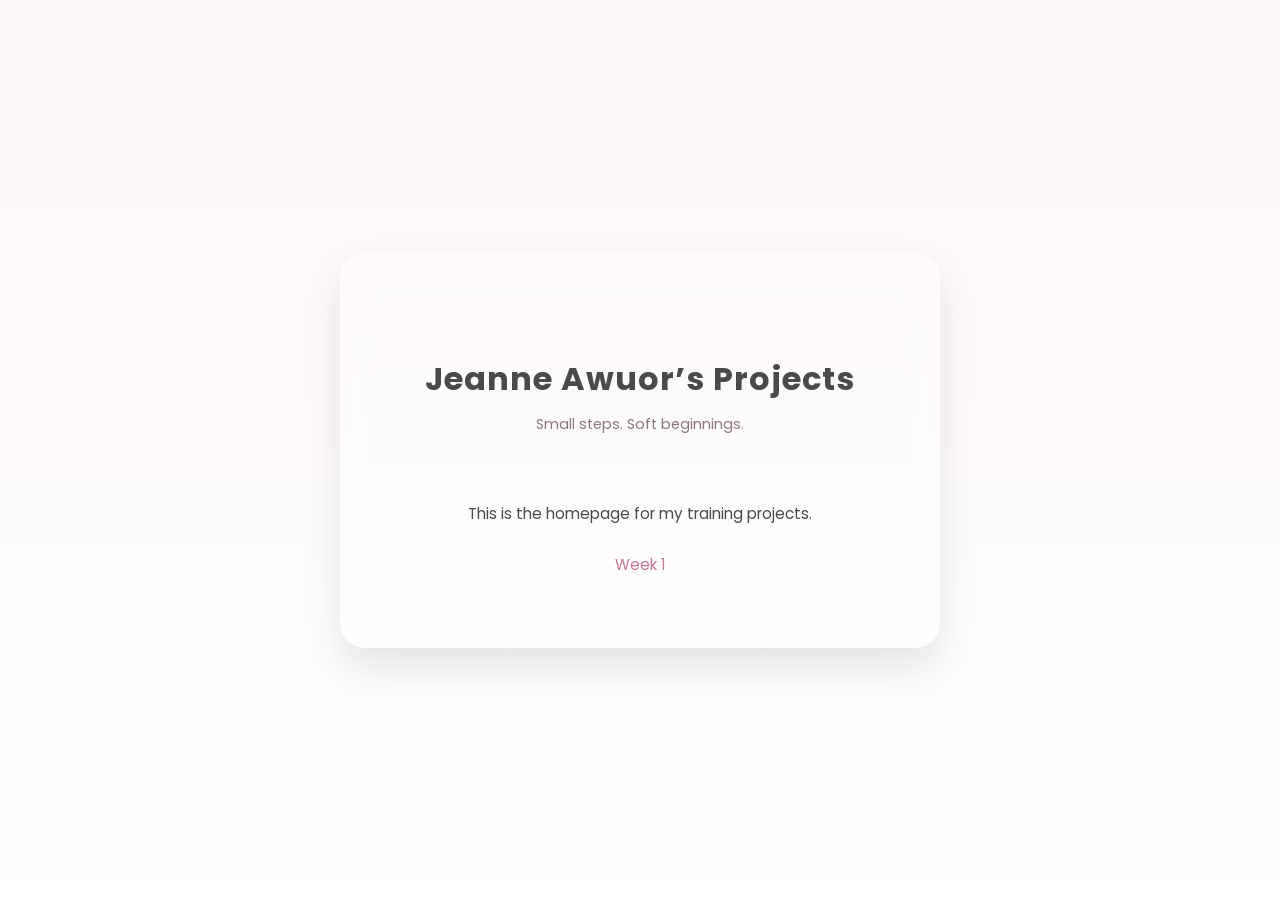
==== index.html @ 933cf8c6 "stylized the homepage and week 1 page" ====
<!DOCTYPE html>
<html lang="en">
  <head>
    <meta charset="UTF-8">
    <title>Jeanne Awuor | Projects</title>

    <!-- Font -->
    <link href="https://fonts.googleapis.com/css2?family=Poppins:wght@300;400;500&display=swap" rel="stylesheet">

    <!-- Styles -->
    <link rel="stylesheet" href="styles.css">
  </head>

  <body>
  <div class="glass-container">

    <header>
      <h1>Jeanne Awuor’s Projects</h1>
      <p class="tagline">Small steps. Soft beginnings.</p>
    </header>

    <main>
      <p class="intro">
        This is the homepage for my training projects.
      </p>

      <ul class="project-list">
        <li><a href="week1.html">Week 1</a></li>
      </ul>
    </main>

  </div>
</body>
</html>
---- styles.css ----
/* Reset a bit */
* {
  margin: 0;
  padding: 0;
  box-sizing: border-box;
}

/* Overall page */
body {
  font-family: 'Poppins', sans-serif;
  color: #4a4a4a;
  line-height: 1.7;
  background: linear-gradient(to bottom, #fdf6f9, #ffffff);
  min-height: 100vh;
}

/* Centered simple layout */
header,
main {
  max-width: 700px;
  margin: 0 auto;
  padding: 20px;
}

/* Heading */
h1 {
  font-size: 2rem;
  letter-spacing: 1px;
  text-align: center;
  margin-top: 40px;
  margin-bottom: 6px;
}

/* Small soft tagline */
.tagline {
  text-align: center;
  font-size: 0.9rem;
  color: #8b7681;
  margin-bottom: 24px;
}

/* Intro paragraph */
.intro {
  text-align: center;
  font-size: 0.95rem;
  margin-bottom: 24px;
}

/* Project list */
.project-list {
  list-style: none;
  max-width: 400px;
  margin: 0 auto;
}

.project-list li {
  margin-bottom: 10px;
}

/* Links */
.project-list a {
  text-decoration: none;
  color: #c87793;
  font-size: 0.95rem;
}

.project-list a:hover {
  text-decoration: underline;
}

/* Center everything on screen */
body {
  display: flex;
  justify-content: center;
  align-items: center;
  min-height: 100vh;
}

/* The glass box */
.glass-container {
  background: rgba(255, 255, 255, 0.25);
  backdrop-filter: blur(15px);
  -webkit-backdrop-filter: blur(15px);
  padding: 40px;
  border-radius: 25px;
  box-shadow: 0 20px 40px rgba(0,0,0,0.1);
  max-width: 600px;
  width: 90%;
  text-align: center;
}

.week-card {
  background: rgba(255, 255, 255, 0.25);   /* semi-transparent */
  backdrop-filter: blur(15px);
  -webkit-backdrop-filter: blur(15px);
  padding: 25px;
  border-radius: 20px;
  box-shadow: 0 15px 35px rgba(0, 0, 0, 0.08);
  margin: 20px 0;
}
/* Week 1 card list */
.week-card ul {
  list-style: none;        /* remove default bullets */
  padding: 0;
  margin: 0;
  text-align: left;        /* looks nicer inside the card */
}

.week-card li {
  position: relative;
  padding-left: 24px;      /* space for our custom dot */
  margin-bottom: 10px;
  font-size: 0.95rem;
}

/* soft custom bullet dot */
.week-card li::before {
  content: "";
  position: absolute;
  left: 8px;
  top: 0.8em;
  transform: translateY(-50%);
  width: 8px;
  height: 8px;
  border-radius: 50%;
  background: #d8a7b1;    /* soft rose */
}

.back-btn {
  display: block;              /* makes it behave like a box */
  width: fit-content;          /* shrink to content width */
  margin: 25px auto 0;         /* auto left & right centers it */
  padding: 10px 24px;
  border-radius: 999px;
  background-color: #d8a7b1;
  color: white;
  text-decoration: none;
  font-size: 0.95rem;
  transition: 0.25s ease;
}

.back-btn:hover {
  background-color: #c87793;
  transform: translateY(-2px);
  box-shadow: 0 8px 18px rgba(216, 167, 177, 0.4);
}
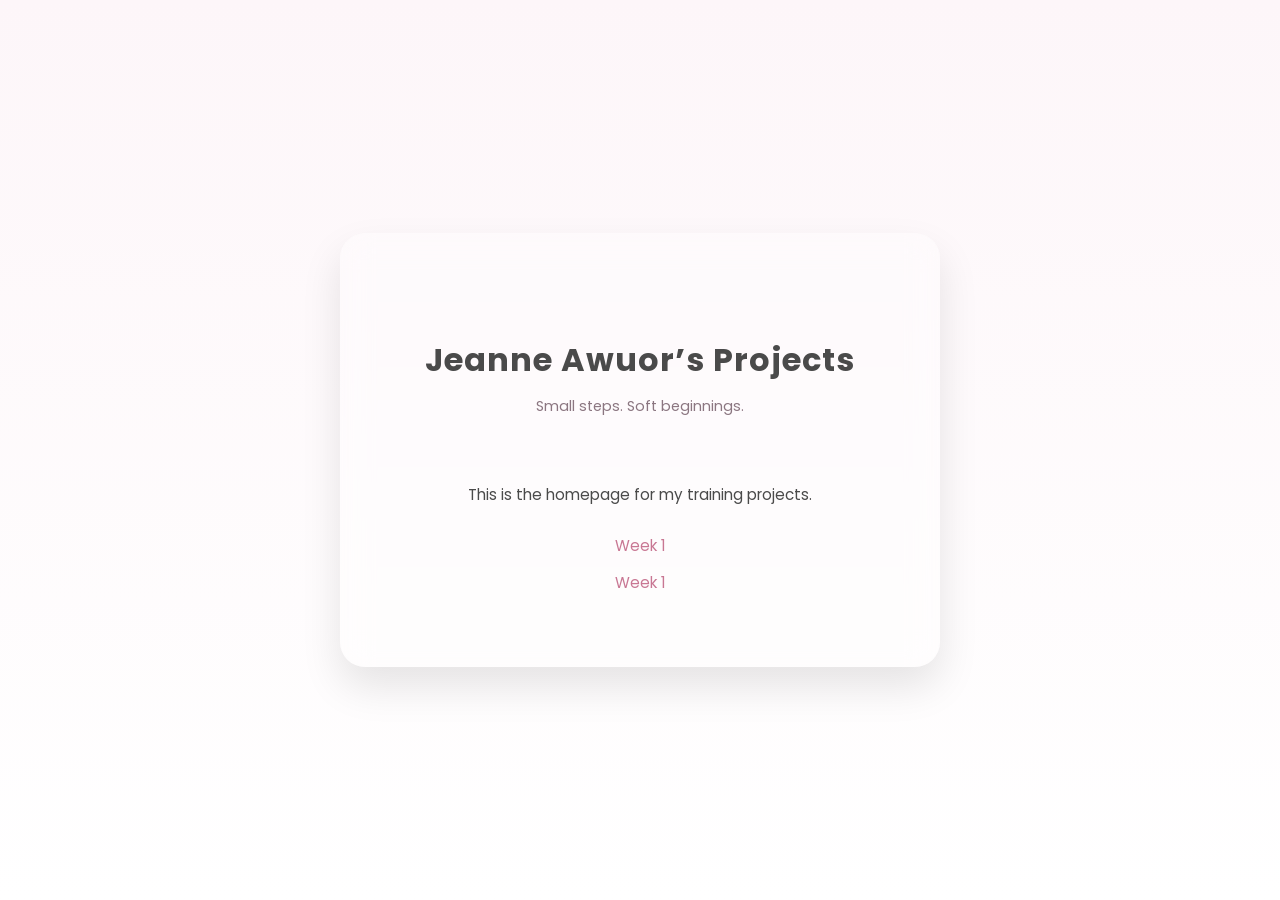
==== commit debaf340: "Updated index.html" ====
--- a/index.html
+++ b/index.html
@@ -25,10 +25,11 @@
       </p>
 
       <ul class="project-list">
-        <li><a href="week1.html">Week 1</a></li>
+        <li><a href="Week1.html">Week 1</a></li>
+        <li><a href="flood-warning.html">Week 1</a></li>
       </ul>
     </main>
 
   </div>
 </body>
-</html>+</html>
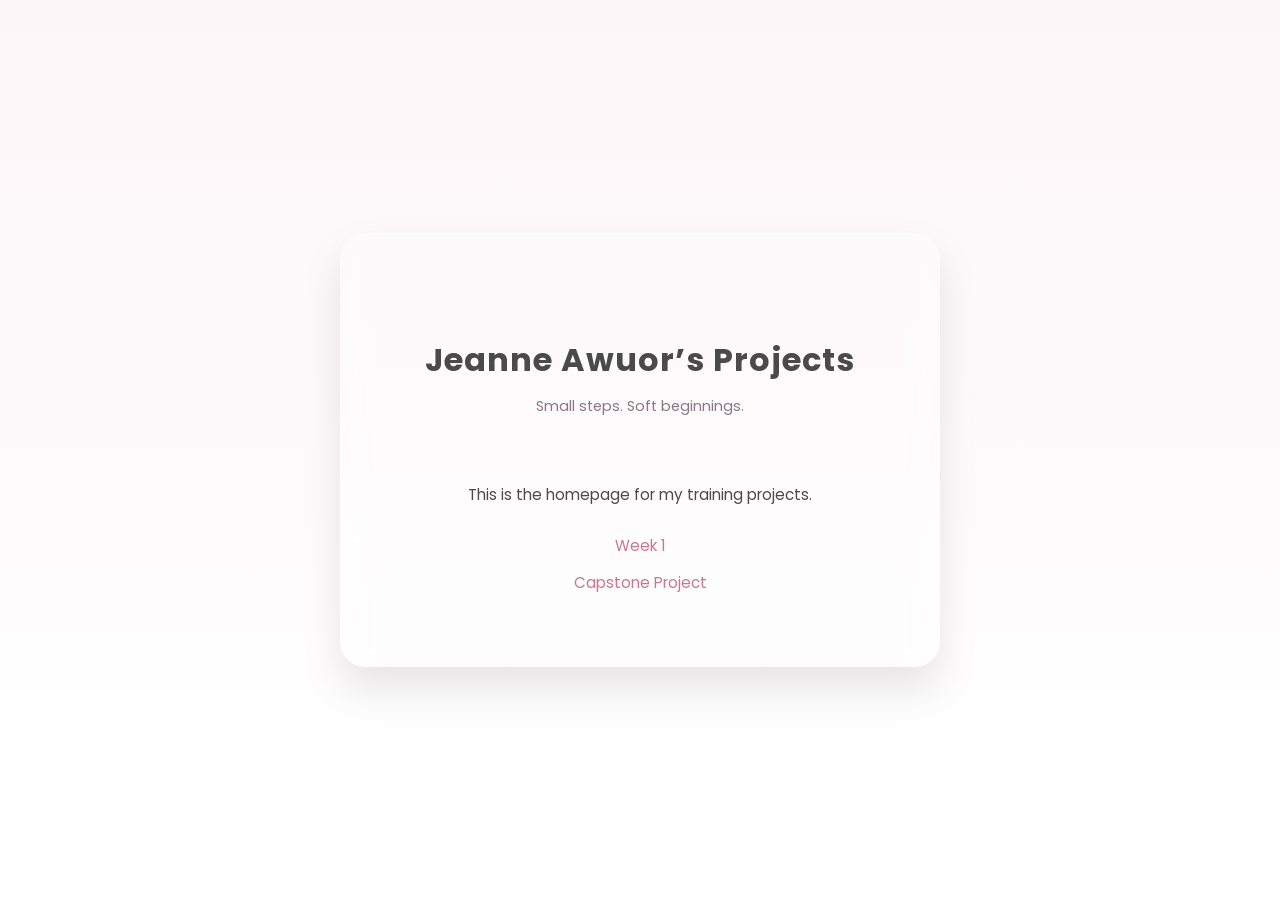
==== commit 16767c59: "Updated Capstone Project name" ====
--- a/index.html
+++ b/index.html
@@ -26,7 +26,7 @@
 
       <ul class="project-list">
         <li><a href="Week1.html">Week 1</a></li>
-        <li><a href="flood-warning.html">Week 1</a></li>
+        <li><a href="flood-warning.html">Capstone Project</a></li>
       </ul>
     </main>
 
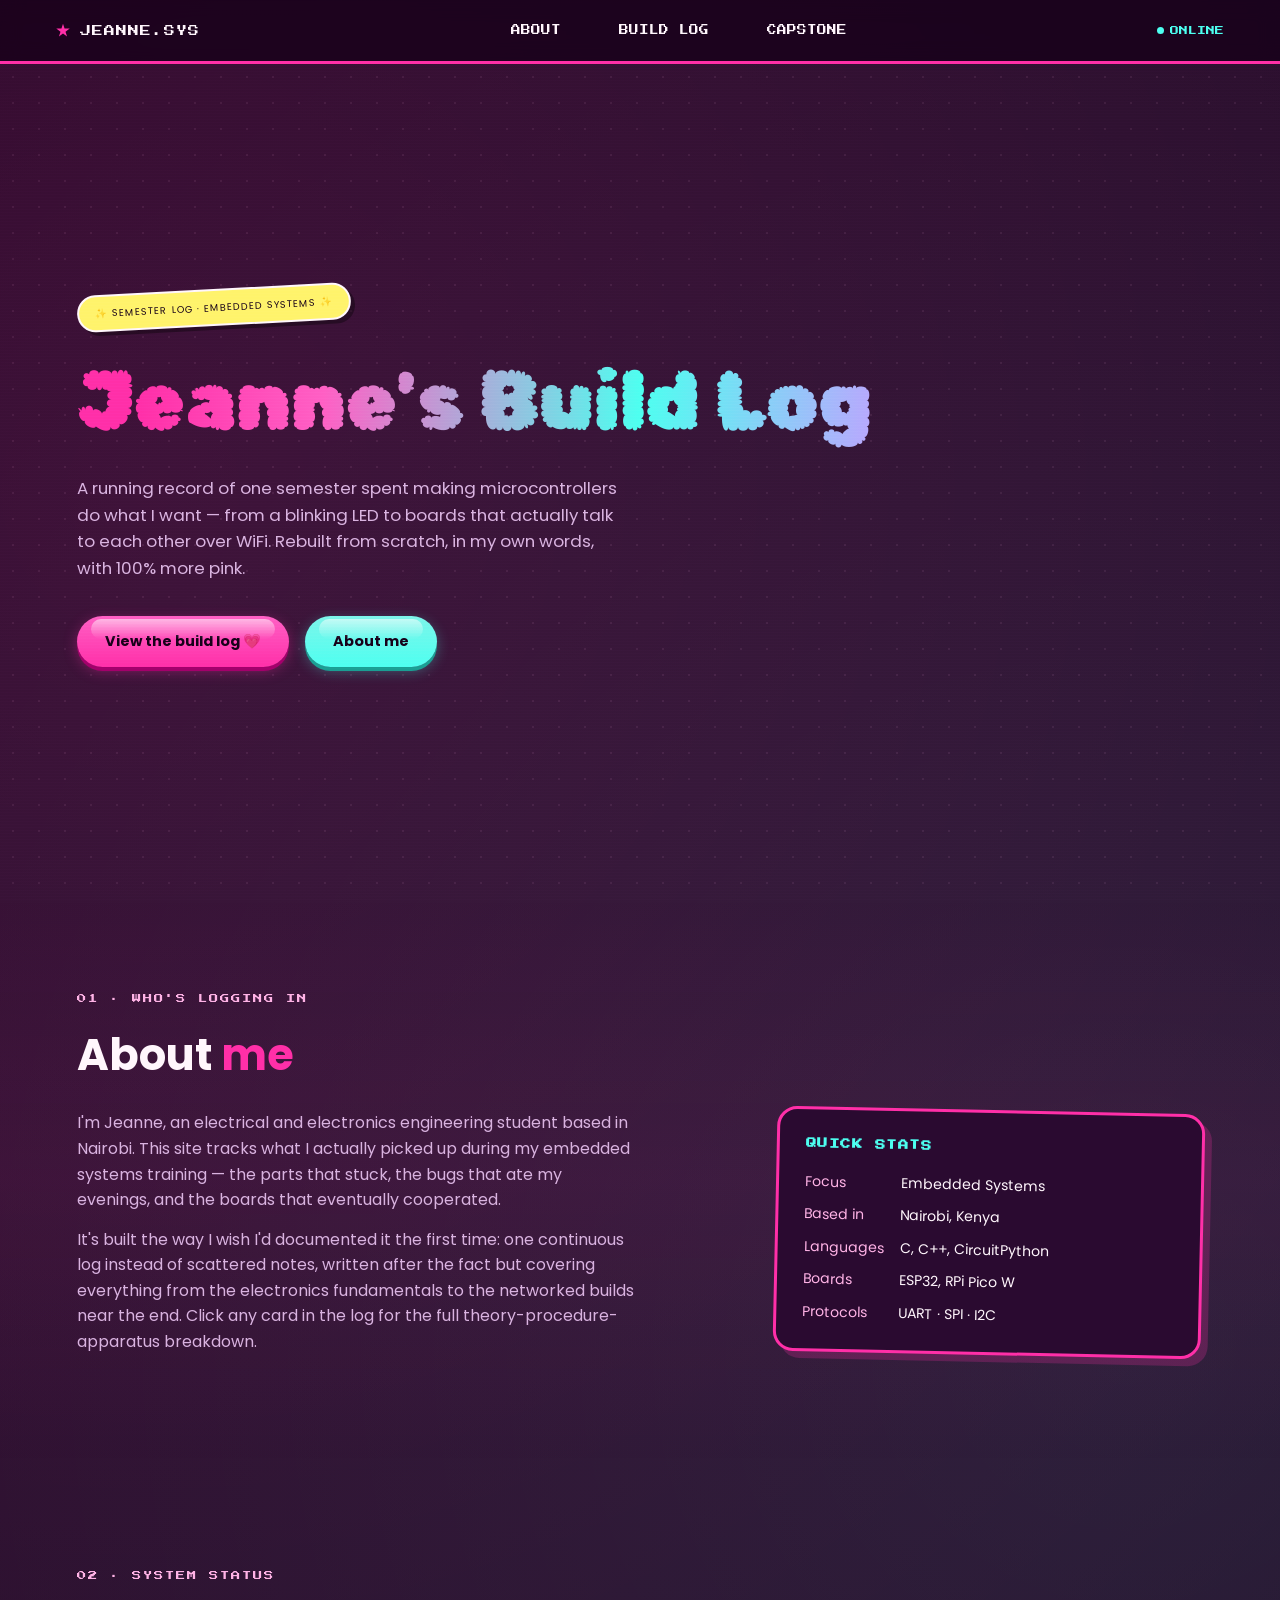
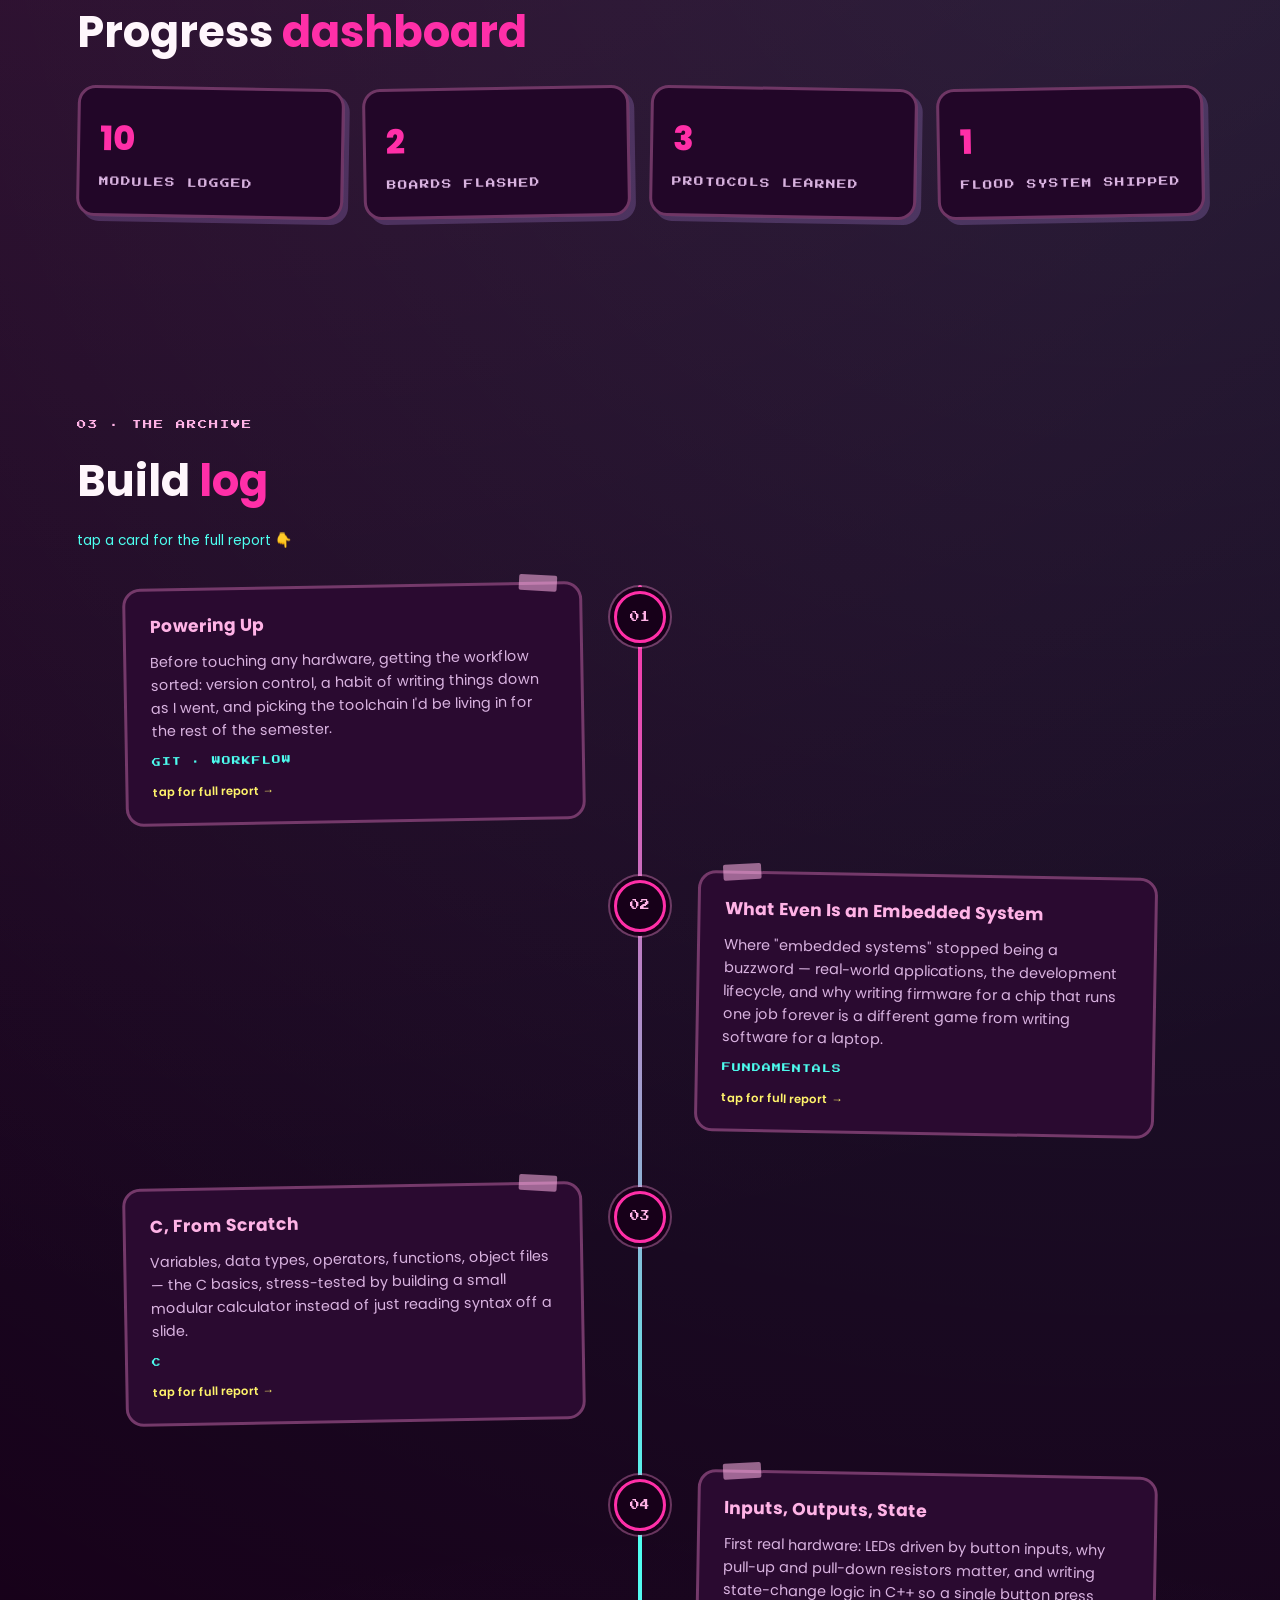
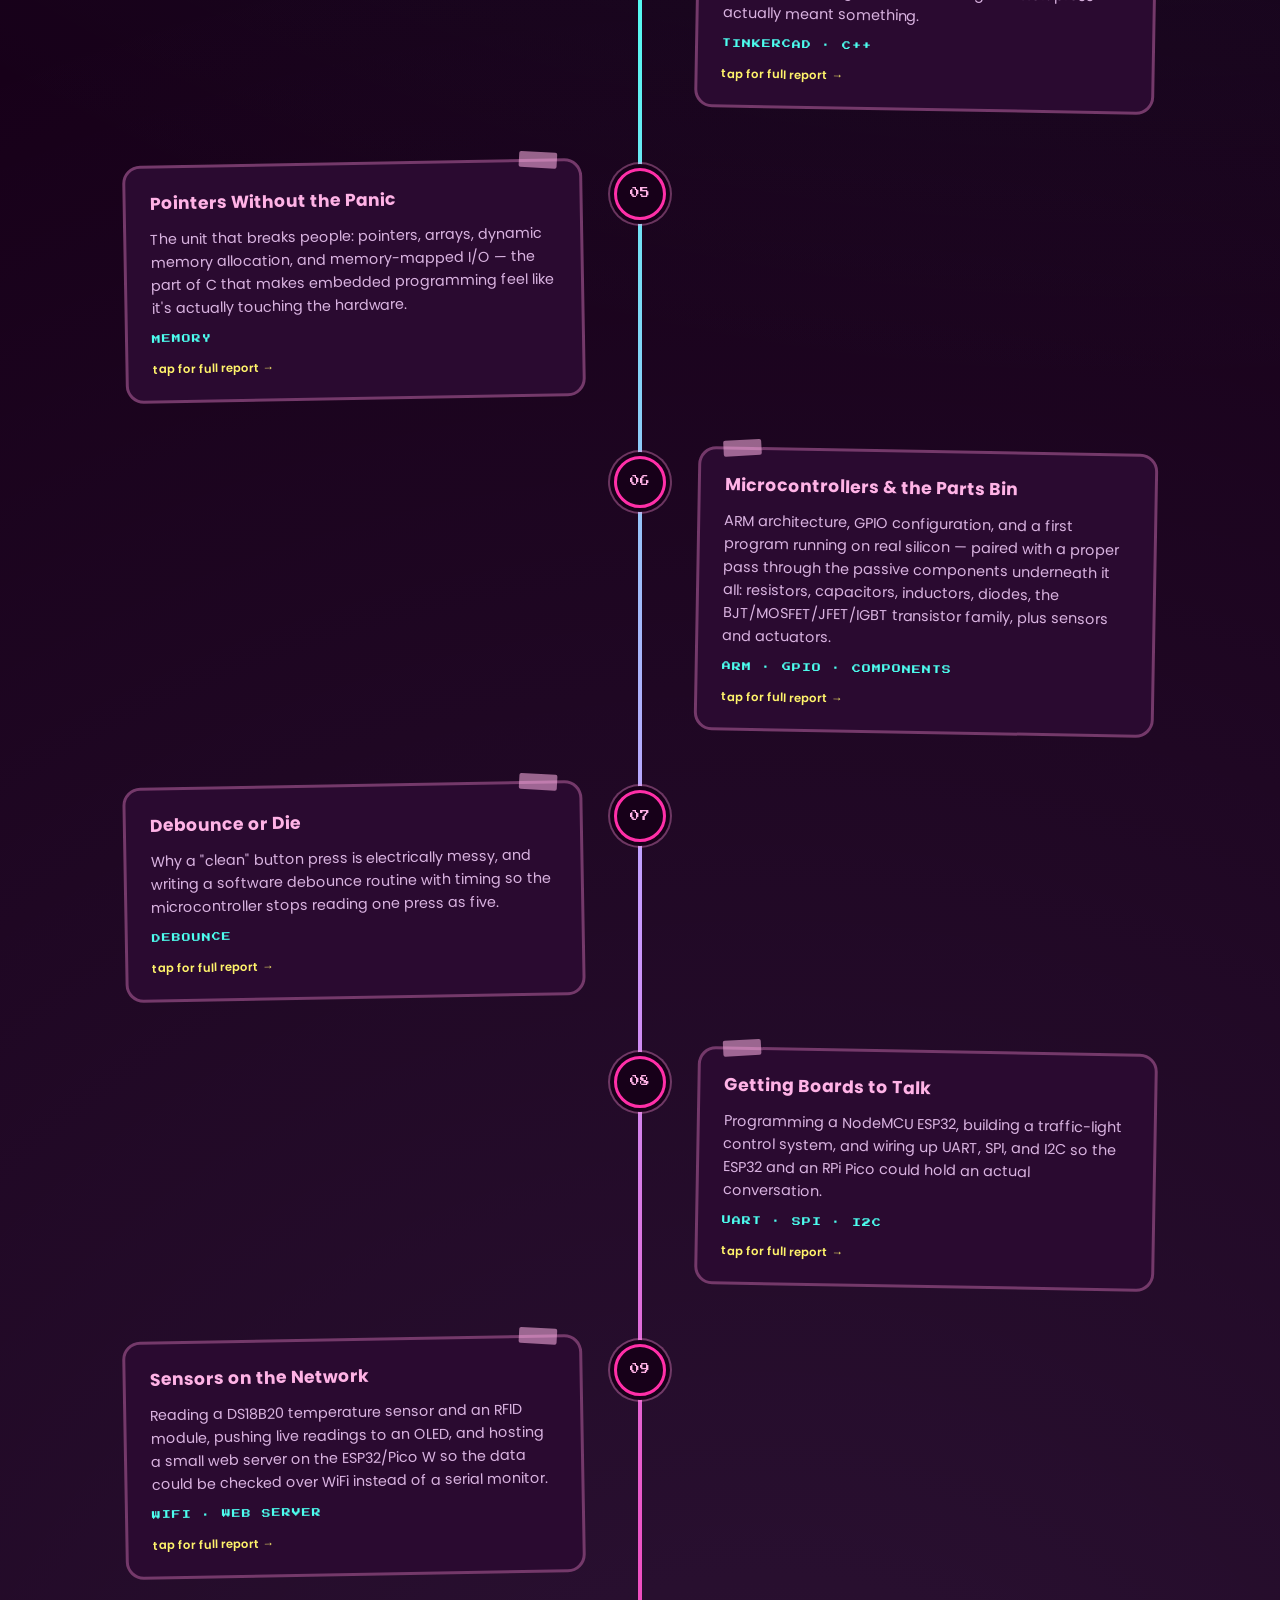
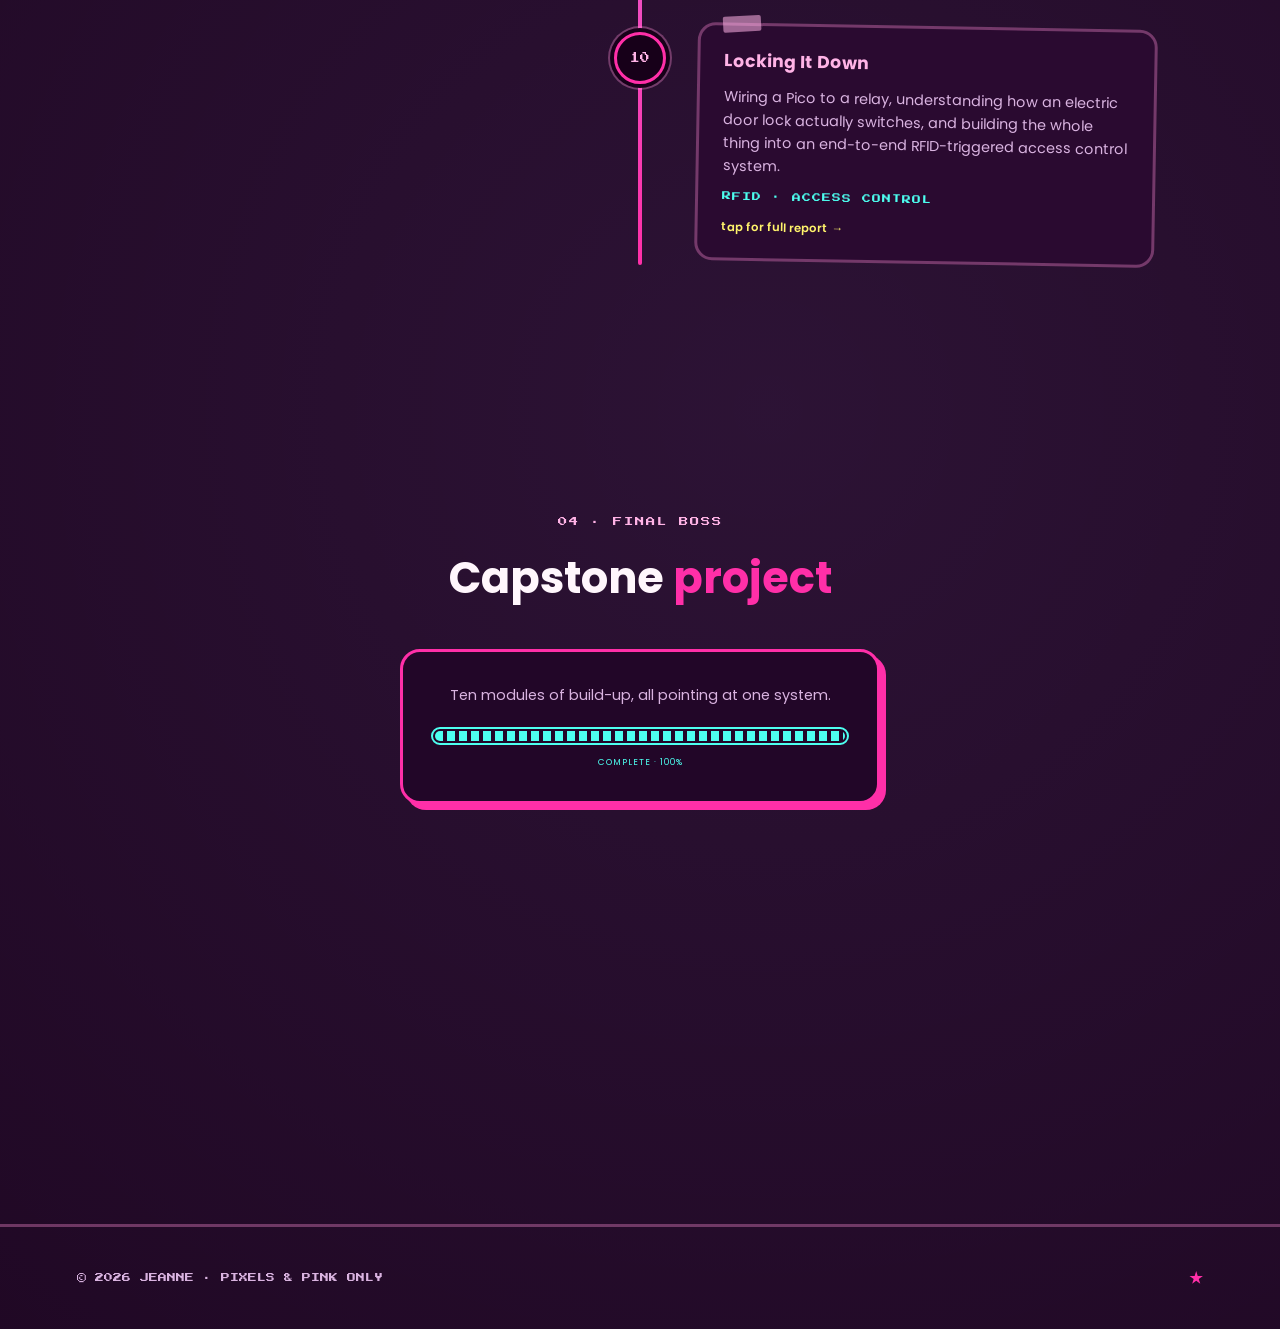
==== commit 0e081496: "Update index.html Now contains everything" ====
--- a/index.html
+++ b/index.html
@@ -1,35 +1,577 @@
 <!DOCTYPE html>
 <html lang="en">
-  <head>
-    <meta charset="UTF-8">
-    <title>Jeanne Awuor | Projects</title>
-
-    <!-- Font -->
-    <link href="https://fonts.googleapis.com/css2?family=Poppins:wght@300;400;500&display=swap" rel="stylesheet">
-
-    <!-- Styles -->
-    <link rel="stylesheet" href="styles.css">
-  </head>
-
-  <body>
-  <div class="glass-container">
-
-    <header>
-      <h1>Jeanne Awuor’s Projects</h1>
-      <p class="tagline">Small steps. Soft beginnings.</p>
-    </header>
-
-    <main>
-      <p class="intro">
-        This is the homepage for my training projects.
-      </p>
-
-      <ul class="project-list">
-        <li><a href="Week1.html">Week 1</a></li>
-        <li><a href="flood-warning.html">Capstone Project</a></li>
-      </ul>
-    </main>
-
-  </div>
+<head>
+<meta charset="UTF-8">
+<meta name="viewport" content="width=device-width, initial-scale=1.0">
+<title>Jeanne.sys — Embedded Systems Build Log</title>
+<link rel="preconnect" href="https://fonts.googleapis.com">
+<link rel="preconnect" href="https://fonts.gstatic.com" crossorigin>
+<link href="https://fonts.googleapis.com/css2?family=Rubik+Bubbles&family=Press+Start+2P&family=Poppins:wght@400;500;600;700;800&display=swap" rel="stylesheet">
+<style>
+  :root{
+    --bg:#170019;
+    --bg2:#220628;
+    --panel:#2a0a30;
+    --pink:#ff2fa8;
+    --pink-hot:#ff5fc4;
+    --pink-soft:#ffb3e6;
+    --cyan:#4dfff0;
+    --lilac:#c79bff;
+    --yellow:#fff36b;
+    --ink:#fff6fc;
+    --muted:#d9b3e0;
+    --line:rgba(255,143,214,.35);
+  }
+  *{box-sizing:border-box;margin:0;padding:0;}
+  html{scroll-behavior:smooth;}
+  body{
+    background:
+      radial-gradient(circle at 12% 8%, rgba(255,47,168,.16), transparent 42%),
+      radial-gradient(circle at 88% 22%, rgba(77,255,240,.12), transparent 46%),
+      radial-gradient(circle at 60% 85%, rgba(199,155,255,.12), transparent 40%),
+      var(--bg);
+    color:var(--ink);
+    font-family:'Poppins',sans-serif;
+    line-height:1.6;
+    overflow-x:hidden;
+  }
+  a{color:inherit;text-decoration:none;}
+  .pixel{font-family:'Press Start 2P',monospace;}
+  .bubble{font-family:'Rubik Bubbles',cursive;font-weight:400;line-height:1.25;}
+
+  .scan{
+    position:fixed;inset:0;pointer-events:none;z-index:30;
+    background:repeating-linear-gradient(
+      0deg, rgba(255,255,255,.03) 0px, rgba(255,255,255,.03) 1px,
+      transparent 1px, transparent 3px);
+    mix-blend-mode:overlay;
+  }
+
+  /* floating sparkle field */
+  .sparkles{position:fixed;inset:0;pointer-events:none;z-index:1;overflow:hidden;}
+  .spark{
+    position:absolute;bottom:-5%;
+    width:6px;height:6px;background:var(--pink-soft);
+    clip-path:polygon(50% 0%,61% 35%,98% 35%,68% 57%,79% 91%,50% 70%,21% 91%,32% 57%,2% 35%,39% 35%);
+    animation:rise linear infinite;opacity:.55;
+  }
+  @keyframes rise{
+    0%{transform:translateY(0) rotate(0deg);opacity:0;}
+    10%{opacity:.6;}
+    90%{opacity:.5;}
+    100%{transform:translateY(-115vh) rotate(180deg);opacity:0;}
+  }
+
+  nav{
+    position:sticky;top:0;z-index:40;
+    display:flex;align-items:center;justify-content:space-between;
+    padding:14px clamp(18px,5vw,56px);
+    background:rgba(23,0,25,.78);
+    backdrop-filter:blur(10px);
+    border-bottom:3px solid var(--pink);
+  }
+  .brand{display:flex;align-items:center;gap:10px;}
+  .star{
+    width:14px;height:14px;background:var(--pink);
+    clip-path:polygon(50% 0%,61% 35%,98% 35%,68% 57%,79% 91%,50% 70%,21% 91%,32% 57%,2% 35%,39% 35%);
+    animation:twinkle 2.4s ease-in-out infinite;flex:none;
+  }
+  @keyframes twinkle{0%,100%{opacity:1;transform:scale(1);}50%{opacity:.4;transform:scale(.75);}}
+  .brand span{font-size:.68rem;letter-spacing:1px;}
+  .navlinks{display:flex;gap:clamp(12px,3vw,30px);align-items:center;font-size:.6rem;}
+  .navlinks a{padding:7px 12px;border:2px solid transparent;border-radius:999px;transition:.2s;}
+  .navlinks a:hover, .navlinks a:focus-visible{border-color:var(--pink);color:var(--pink-soft);background:rgba(255,47,168,.1);}
+  .status{display:flex;align-items:center;gap:6px;font-size:.55rem;color:var(--cyan);}
+  .dot{width:7px;height:7px;border-radius:50%;background:var(--cyan);animation:blink 1.6s steps(1) infinite;}
+  @keyframes blink{0%,49%{opacity:1;}50%,100%{opacity:.25;}}
+
+  .hero{
+    min-height:92vh;display:flex;flex-direction:column;justify-content:center;
+    padding:80px clamp(20px,6vw,80px);position:relative;
+  }
+  .hero::before{
+    content:"";position:absolute;inset:0;
+    background-image:radial-gradient(var(--pink-soft) 1px, transparent 1px);
+    background-size:26px 26px;opacity:.08;pointer-events:none;
+  }
+  .badge{
+    display:inline-flex;align-items:center;gap:8px;width:fit-content;
+    font-size:.6rem;color:var(--bg);letter-spacing:1px;margin-bottom:24px;
+    padding:9px 16px;background:var(--yellow);
+    border:2px solid var(--ink);border-radius:999px;
+    transform:rotate(-3deg);
+    box-shadow:4px 4px 0 rgba(0,0,0,.35);
+  }
+  .hero h1{
+    font-size:clamp(2.3rem,7.5vw,5.1rem);
+    background:linear-gradient(95deg,var(--pink) 8%,var(--pink-hot) 30%,var(--cyan) 68%,var(--lilac));
+    -webkit-background-clip:text;background-clip:text;color:transparent;
+    max-width:14ch;position:relative;
+  }
+  .hero p.sub{margin-top:22px;max-width:50ch;color:var(--muted);font-size:1.05rem;}
+  .hero .ctas{display:flex;gap:16px;margin-top:34px;flex-wrap:wrap;}
+  .btn{
+    font-family:'Poppins',sans-serif;font-weight:700;font-size:.9rem;
+    padding:14px 28px;border:none;color:var(--bg);border-radius:999px;
+    background:linear-gradient(180deg,var(--pink-hot),var(--pink));
+    box-shadow:0 4px 0 #a3006b, 0 4px 14px rgba(255,47,168,.35);
+    position:relative;cursor:pointer;transition:transform .12s, box-shadow .12s;
+  }
+  .btn::before{
+    content:"";position:absolute;top:3px;left:14px;right:14px;height:38%;
+    background:linear-gradient(180deg,rgba(255,255,255,.55),transparent);
+    border-radius:999px;pointer-events:none;
+  }
+  .btn:hover{transform:translateY(2px);box-shadow:0 2px 0 #a3006b, 0 2px 10px rgba(255,47,168,.35);}
+  .btn.alt{background:linear-gradient(180deg,#7cf5ea,var(--cyan));box-shadow:0 4px 0 #1a9e93, 0 4px 14px rgba(77,255,240,.3);}
+  .btn.alt:hover{box-shadow:0 2px 0 #1a9e93, 0 2px 10px rgba(77,255,240,.3);}
+
+  section{padding:100px clamp(20px,6vw,80px);position:relative;z-index:2;}
+  .kicker{font-size:.58rem;color:var(--pink-soft);letter-spacing:2px;margin-bottom:14px;display:flex;align-items:center;gap:8px;}
+  h2.title{font-size:clamp(1.8rem,4.5vw,2.7rem);max-width:18ch;margin-bottom:20px;color:var(--ink);}
+  h2.title .hi{color:var(--pink);}
+
+  #about{background:linear-gradient(180deg,transparent,rgba(255,47,168,.05),transparent);}
+  .about-grid{display:grid;grid-template-columns:1.2fr .8fr;gap:56px;align-items:start;}
+  @media(max-width:820px){.about-grid{grid-template-columns:1fr;}}
+  #about p{color:var(--muted);max-width:56ch;margin-bottom:14px;}
+  .facts{
+    border:3px solid var(--pink);border-radius:20px;padding:26px;background:var(--panel);
+    box-shadow:7px 7px 0 rgba(255,47,168,.22);transform:rotate(1.2deg);
+  }
+  .facts h3{font-size:.65rem;color:var(--cyan);letter-spacing:1.5px;margin-bottom:18px;}
+  .facts dl{display:grid;grid-template-columns:auto 1fr;gap:10px 16px;font-size:.88rem;}
+  .facts dt{color:var(--pink-soft);}
+  .facts dd{color:var(--ink);}
+
+  .stat-grid{display:grid;grid-template-columns:repeat(4,1fr);gap:20px;}
+  @media(max-width:900px){.stat-grid{grid-template-columns:repeat(2,1fr);}}
+  .stat{
+    border:3px solid var(--line);border-radius:18px;padding:24px 20px;background:var(--bg2);
+    box-shadow:5px 5px 0 rgba(199,155,255,.22);transition:transform .18s;
+  }
+  .stat:nth-child(even){transform:rotate(-1deg);}
+  .stat:nth-child(odd){transform:rotate(1deg);}
+  .stat:hover{transform:translateY(-4px) rotate(0deg);}
+  .stat .num{font-size:2.1rem;color:var(--pink);font-weight:800;}
+  .stat .lbl{font-size:.6rem;color:var(--muted);letter-spacing:1px;margin-top:8px;}
+
+  .hint{font-size:.85rem;color:var(--cyan);margin:-6px 0 34px;}
+
+  .timeline{position:relative;margin-top:30px;}
+  .timeline::before{
+    content:"";position:absolute;left:26px;top:0;bottom:0;width:4px;border-radius:4px;
+    background:linear-gradient(180deg,var(--pink),var(--cyan),var(--lilac),var(--pink));
+  }
+  @media(min-width:860px){.timeline::before{left:50%;transform:translateX(-50%);}}
+  .entry{position:relative;padding-left:70px;margin-bottom:50px;}
+  @media(min-width:860px){
+    .entry{width:50%;padding-left:0;padding-right:56px;text-align:right;}
+    .entry:nth-child(even){margin-left:50%;padding-right:0;padding-left:56px;text-align:left;}
+  }
+  .node{
+    position:absolute;left:0;top:6px;width:52px;height:52px;border-radius:50%;
+    display:flex;align-items:center;justify-content:center;
+    background:var(--bg);border:3px solid var(--pink);
+    font-family:'Press Start 2P',monospace;font-size:.6rem;color:var(--pink-soft);
+    box-shadow:0 0 0 4px var(--bg), 0 0 0 6px var(--line);
+  }
+  @media(min-width:860px){
+    .node{left:auto;right:-26px;}
+    .entry:nth-child(even) .node{right:auto;left:-26px;}
+  }
+  .card{
+    display:inline-block;text-align:left;background:var(--panel);
+    border:3px solid var(--line);border-radius:18px;padding:22px 24px;max-width:460px;
+    cursor:pointer;position:relative;
+    transition:transform .18s, box-shadow .18s, border-color .18s;
+  }
+  .entry:nth-child(odd) .card{transform:rotate(-1deg);}
+  .entry:nth-child(even) .card{transform:rotate(1deg);}
+  .card:hover{transform:translateY(-4px) rotate(0deg);box-shadow:6px 6px 0 var(--cyan);border-color:var(--cyan);}
+  .card::before{
+    content:"";position:absolute;top:-10px;right:22px;width:38px;height:16px;
+    background:rgba(255,179,230,.55);border-radius:2px;transform:rotate(4deg);
+  }
+  .entry:nth-child(even) .card::before{right:auto;left:22px;transform:rotate(-4deg);}
+  .card h3{color:var(--pink-soft);font-size:1.08rem;font-weight:700;margin-bottom:10px;}
+  .card p{color:var(--muted);font-size:.9rem;}
+  .card .stack{margin-top:12px;font-size:.55rem;color:var(--cyan);letter-spacing:1px;}
+  .card .expand{margin-top:14px;font-size:.72rem;color:var(--yellow);font-weight:600;}
+
+  /* modal */
+  .modal-wrap{
+    position:fixed;inset:0;z-index:60;display:none;
+    align-items:center;justify-content:center;padding:24px;
+    background:rgba(10,0,12,.72);backdrop-filter:blur(4px);
+  }
+  .modal-wrap.open{display:flex;}
+  .modal{
+    max-width:640px;width:100%;max-height:82vh;overflow-y:auto;
+    background:var(--panel);border:3px solid var(--pink);border-radius:22px;
+    padding:34px clamp(22px,5vw,40px);box-shadow:10px 10px 0 var(--cyan);
+    position:relative;text-align:left;
+  }
+  .modal-close{
+    position:absolute;top:16px;right:16px;width:34px;height:34px;border-radius:50%;
+    background:var(--pink);color:#fff;border:none;font-family:'Press Start 2P',monospace;
+    font-size:.65rem;cursor:pointer;
+  }
+  .modal .tag{font-size:.55rem;color:var(--cyan);letter-spacing:1.5px;margin-bottom:10px;}
+  .modal h3{font-size:1.5rem;color:var(--pink-soft);margin-bottom:18px;}
+  .modal h4{font-size:.68rem;color:var(--yellow);letter-spacing:1px;margin:22px 0 8px;}
+  .modal h4:first-of-type{margin-top:0;}
+  .modal p{color:var(--muted);font-size:.92rem;margin-bottom:6px;}
+  .modal ul{margin:0 0 6px 18px;color:var(--muted);font-size:.9rem;}
+  .modal li{margin-bottom:4px;}
+
+  #capstone{text-align:center;}
+  .loadbox{
+    max-width:480px;margin:36px auto 0;border:3px solid var(--pink);border-radius:20px;
+    padding:32px 28px;background:var(--bg2);box-shadow:6px 6px 0 var(--pink);
+  }
+  .loadbox p{color:var(--muted);font-size:.9rem;margin-bottom:20px;}
+  .bar{height:18px;width:100%;border:2px solid var(--cyan);border-radius:999px;padding:2px;overflow:hidden;}
+  .bar-fill{
+    height:100%;width:0%;border-radius:999px;
+    background:repeating-linear-gradient(90deg,var(--cyan) 0 8px, transparent 8px 12px);
+    transition:width 1.8s ease-out;
+  }
+  .bar-fill.on{width:100%;}
+  .loadlabel{margin-top:10px;font-size:.55rem;color:var(--cyan);letter-spacing:1px;}
+  .final-card{
+    max-width:560px;margin:34px auto 0;text-align:left;
+    background:var(--panel);border:3px solid var(--pink);border-radius:20px;
+    box-shadow:8px 8px 0 var(--cyan);padding:30px 30px 26px;
+    opacity:0;transform:translateY(14px) rotate(0deg);
+    transition:opacity .5s ease .3s, transform .5s ease .3s;
+  }
+  .final-card.on{opacity:1;transform:translateY(0) rotate(-.6deg);}
+  .final-card .tag{font-size:.55rem;color:var(--cyan);letter-spacing:1.5px;margin-bottom:12px;}
+  .final-card h3{font-size:1.5rem;color:var(--pink-soft);margin-bottom:12px;font-weight:700;}
+  .final-card p{color:var(--muted);font-size:.92rem;}
+  .final-card .stack{margin-top:16px;font-size:.55rem;color:var(--cyan);letter-spacing:1px;}
+
+  footer{
+    padding:44px clamp(20px,6vw,80px);border-top:3px solid var(--line);
+    display:flex;justify-content:space-between;align-items:center;flex-wrap:wrap;gap:14px;
+    position:relative;z-index:2;
+  }
+  footer .pixel{font-size:.55rem;color:var(--muted);}
+
+  /* robot mascot */
+  #bot{
+    position:fixed;bottom:26px;left:-100px;z-index:55;
+    width:64px;height:64px;pointer-events:none;
+    transition:left 1.1s cubic-bezier(.34,1.56,.64,1), opacity .4s;
+    opacity:0;
+  }
+  #bot.show{opacity:1;pointer-events:auto;}
+  #bot .bod{
+    position:relative;width:100%;height:100%;animation:botbob 1.8s ease-in-out infinite;
+  }
+  @keyframes botbob{0%,100%{transform:translateY(0) rotate(-2deg);}50%{transform:translateY(-7px) rotate(2deg);}}
+  #bot .head{
+    width:44px;height:34px;margin:0 auto;background:var(--pink-soft);
+    border:3px solid var(--bg);border-radius:10px 10px 6px 6px;position:relative;
+  }
+  #bot .eye{position:absolute;top:12px;width:7px;height:7px;background:var(--bg);border-radius:50%;}
+  #bot .eye.l{left:10px;}#bot .eye.r{right:10px;}
+  #bot .antenna{position:absolute;top:-10px;left:50%;transform:translateX(-50%);width:2px;height:10px;background:var(--bg);}
+  #bot .antenna::after{content:"";position:absolute;top:-6px;left:-3px;width:8px;height:8px;background:var(--cyan);border-radius:50%;animation:blink 1s steps(1) infinite;}
+  #bot .torso{width:36px;height:22px;margin:2px auto 0;background:var(--cyan);border:3px solid var(--bg);border-radius:8px;}
+  #bot .bubble{
+    position:absolute;bottom:78px;left:50%;transform:translateX(-50%);
+    background:var(--yellow);color:var(--bg);font-family:'Press Start 2P',monospace;
+    font-size:.5rem;padding:8px 10px;border-radius:10px;white-space:nowrap;
+    box-shadow:3px 3px 0 rgba(0,0,0,.3);
+  }
+  #bot .bubble::after{
+    content:"";position:absolute;bottom:-6px;left:50%;transform:translateX(-50%);
+    border-width:6px 6px 0;border-style:solid;border-color:var(--yellow) transparent transparent;
+  }
+
+  @media (prefers-reduced-motion: reduce){
+    *{animation:none !important;transition:none !important;}
+    html{scroll-behavior:auto;}
+    #bot{display:none;}
+  }
+</style>
+</head>
+<body>
+
+<div class="scan"></div>
+<div class="sparkles" id="sparkles"></div>
+
+<nav>
+  <div class="brand">
+    <div class="star"></div>
+    <span class="pixel">JEANNE.SYS</span>
+  </div>
+  <div class="navlinks pixel">
+    <a href="#about">ABOUT</a>
+    <a href="#log">BUILD LOG</a>
+    <a href="#capstone">CAPSTONE</a>
+  </div>
+  <div class="status pixel"><span class="dot"></span>ONLINE</div>
+</nav>
+
+<header class="hero" id="top">
+  <div class="badge">✨ SEMESTER LOG · EMBEDDED SYSTEMS ✨</div>
+  <h1 class="bubble">Jeanne's Build Log</h1>
+  <p class="sub">A running record of one semester spent making microcontrollers do what I want — from a blinking LED to boards that actually talk to each other over WiFi. Rebuilt from scratch, in my own words, with 100% more pink.</p>
+  <div class="ctas">
+    <a class="btn" href="#log">View the build log 💗</a>
+    <a class="btn alt" href="#about">About me</a>
+  </div>
+</header>
+
+<section id="about">
+  <div class="kicker pixel">01 · WHO'S LOGGING IN</div>
+  <h2 class="title">About <span class="hi">me</span></h2>
+  <div class="about-grid">
+    <div>
+      <p>I'm Jeanne, an electrical and electronics engineering student based in Nairobi. This site tracks what I actually picked up during my embedded systems training — the parts that stuck, the bugs that ate my evenings, and the boards that eventually cooperated.</p>
+      <p>It's built the way I wish I'd documented it the first time: one continuous log instead of scattered notes, written after the fact but covering everything from the electronics fundamentals to the networked builds near the end. Click any card in the log for the full theory-procedure-apparatus breakdown.</p>
+    </div>
+    <div class="facts">
+      <h3 class="pixel">QUICK STATS</h3>
+      <dl>
+        <dt>Focus</dt><dd>Embedded Systems</dd>
+        <dt>Based in</dt><dd>Nairobi, Kenya</dd>
+        <dt>Languages</dt><dd>C, C++, CircuitPython</dd>
+        <dt>Boards</dt><dd>ESP32, RPi Pico W</dd>
+        <dt>Protocols</dt><dd>UART · SPI · I2C</dd>
+      </dl>
+    </div>
+  </div>
+</section>
+
+<section id="dashboard">
+  <div class="kicker pixel">02 · SYSTEM STATUS</div>
+  <h2 class="title">Progress <span class="hi">dashboard</span></h2>
+  <div class="stat-grid">
+    <div class="stat"><div class="num">10</div><div class="lbl pixel">MODULES LOGGED</div></div>
+    <div class="stat"><div class="num">2</div><div class="lbl pixel">BOARDS FLASHED</div></div>
+    <div class="stat"><div class="num">3</div><div class="lbl pixel">PROTOCOLS LEARNED</div></div>
+    <div class="stat"><div class="num">1</div><div class="lbl pixel">FLOOD SYSTEM SHIPPED</div></div>
+  </div>
+</section>
+
+<section id="log">
+  <div class="kicker pixel">03 · THE ARCHIVE</div>
+  <h2 class="title">Build <span class="hi">log</span></h2>
+  <p class="hint">tap a card for the full report 👇</p>
+  <div class="timeline" id="timeline"></div>
+</section>
+
+<section id="capstone">
+  <div class="kicker pixel" style="justify-content:center;">04 · FINAL BOSS</div>
+  <h2 class="title" style="margin-left:auto;margin-right:auto;">Capstone <span class="hi">project</span></h2>
+  <div class="loadbox">
+    <p>Ten modules of build-up, all pointing at one system.</p>
+    <div class="bar"><div class="bar-fill" id="loadfill"></div></div>
+    <div class="loadlabel" id="loadlabel">LOADING · 0%</div>
+  </div>
+  <div class="final-card" id="finalcard">
+    <div class="tag pixel">CAPSTONE · URBAN FLOOD MONITORING</div>
+    <h3>FloodSentinel</h3>
+    <p>An early-warning system for urban flooding. An ESP32 reads water levels off HC-SR04 ultrasonic sensors placed at flood-prone points, and when levels cross a threshold, a SIM800L GSM module fires off alerts — no WiFi or campus network required, just a SIM card and signal.</p>
+    <div class="stack pixel">ESP32 · HC-SR04 · SIM800L GSM</div>
+  </div>
+</section>
+
+<footer>
+  <span class="pixel">© <span id="year"></span> JEANNE · PIXELS &amp; PINK ONLY</span>
+  <div class="star"></div>
+</footer>
+
+<div class="modal-wrap" id="modalWrap">
+  <div class="modal">
+    <button class="modal-close pixel" id="modalClose">X</button>
+    <div id="modalBody"></div>
+  </div>
+</div>
+
+<div id="bot">
+  <div class="bubble" id="botBubble">beep boop</div>
+  <div class="bod">
+    <div class="head"><span class="antenna"></span><span class="eye l"></span><span class="eye r"></span></div>
+    <div class="torso"></div>
+  </div>
+</div>
+
+<script>
+document.getElementById('year').textContent = new Date().getFullYear();
+
+/* ---------- module data ---------- */
+const MODULES = [
+  {
+    n:1, title:"Powering Up", tag:"GIT · WORKFLOW",
+    summary:"Before touching any hardware, getting the workflow sorted: version control, a habit of writing things down as I went, and picking the toolchain I'd be living in for the rest of the semester.",
+    theory:"A documentation workflow is really just a small pipeline: write locally, version it, publish it. Keeping logs as plain text files under version control means every change is tracked and nothing gets lost to a crashed laptop.",
+    procedure:["Set up a local repository and a folder structure for weekly entries","Wrote entries as plain text/markdown as I went","Committed and pushed changes to keep a running history","Connected the repository to a live hosting pipeline so updates show up automatically"],
+    apparatus:["Git","Text editor","Static hosting pipeline"]
+  },
+  {
+    n:2, title:"What Even Is an Embedded System", tag:"FUNDAMENTALS",
+    summary:"Where \"embedded systems\" stopped being a buzzword — real-world applications, the development lifecycle, and why writing firmware for a chip that runs one job forever is a different game from writing software for a laptop.",
+    theory:"An embedded system is a combination of hardware and software built into a larger device to perform one or a few dedicated functions, unlike a general-purpose computer. The development lifecycle runs from requirements, through design and implementation, to testing, deployment, and maintenance — but on hardware, testing and deployment carry extra weight since bugs can mean physical damage.",
+    procedure:["Reviewed real-world embedded examples across appliances, vehicles, and industrial systems","Mapped each stage of the development lifecycle to a concrete project scenario","Compared firmware constraints against general application software"],
+    apparatus:["Lecture notes","Case studies"]
+  },
+  {
+    n:3, title:"C, From Scratch", tag:"C",
+    summary:"Variables, data types, operators, functions, object files — the C basics, stress-tested by building a small modular calculator instead of just reading syntax off a slide.",
+    theory:"C represents data through typed variables, and operators combine those values arithmetically, logically, or for comparison. Functions let logic be broken into reusable, testable blocks, and compilation turns each source file into an object file before linking produces the final executable.",
+    procedure:["Declared variables across the core C data types and tested operator behaviour","Wrote separate functions to compute area and perimeter for several shapes","Compiled each file into an object file and linked them into one program","Tested the calculator against a range of inputs"],
+    apparatus:["GCC compiler","Text editor","Terminal"]
+  },
+  {
+    n:4, title:"Inputs, Outputs, State", tag:"TINKERCAD · C++",
+    summary:"First real hardware: LEDs driven by button inputs, why pull-up and pull-down resistors matter, and writing state-change logic in C++ so a single button press actually meant something.",
+    theory:"A digital input pin with nothing else attached will 'float' and read noise rather than a clean HIGH or LOW. A pull-up or pull-down resistor fixes the pin to a known default state so a button press reads as a clear, deliberate change. Detecting the transition itself — state-change, not just level — means an action fires once per press instead of continuously while held.",
+    procedure:["Wired a push button with a pull-up resistor to a digital input pin","Wired an LED with a current-limiting resistor to a digital output","Wrote C++ logic to detect the state change on the button","Simulated the circuit and verified the LED toggled correctly on each press"],
+    apparatus:["TinkerCAD simulator","Push button","LED","Resistors","Microcontroller (simulated)"]
+  },
+  {
+    n:5, title:"Pointers Without the Panic", tag:"MEMORY",
+    summary:"The unit that breaks people: pointers, arrays, dynamic memory allocation, and memory-mapped I/O — the part of C that makes embedded programming feel like it's actually touching the hardware.",
+    theory:"A pointer stores a memory address rather than a value, which allows indirect access to and modification of data — including data inside arrays, which are really just contiguous blocks of addressed memory. Dynamic memory allocation requests memory at runtime instead of fixing it at compile time. Memory-mapped I/O takes this further: a peripheral's control registers are mapped into the same address space as regular memory, so the CPU can control hardware with ordinary read/write instructions.",
+    procedure:["Practiced pointer arithmetic and traversed arrays using pointers","Allocated memory dynamically at runtime and freed it afterward","Looked up a microcontroller's register map to see how peripherals sit in the address space"],
+    apparatus:["GCC/compiler","Microcontroller register map reference"]
+  },
+  {
+    n:6, title:"Microcontrollers & the Parts Bin", tag:"ARM · GPIO · COMPONENTS",
+    summary:"ARM architecture, GPIO configuration, and a first program running on real silicon — paired with a proper pass through the passive components underneath it all: resistors, capacitors, inductors, diodes, the BJT/MOSFET/JFET/IGBT transistor family, plus sensors and actuators.",
+    theory:"An ARM-based microcontroller packs a processor core, memory, and peripherals onto one chip, with GPIO pins individually configurable as input or output through their registers. Underneath that: resistors limit current and set voltage levels, capacitors store energy and filter signals, inductors store energy in a magnetic field, and diodes/transistors control the direction and switching of current — BJTs are current-controlled, MOSFETs and JFETs are voltage-controlled, and IGBTs combine both for high-power switching. Sensors convert a physical signal into an electrical one; actuators do the reverse.",
+    procedure:["Configured GPIO registers directly to blink an onboard LED","Took inventory of resistors, capacitors, inductors, diodes, and transistor types on hand","Tested basic switching behaviour of a BJT and a MOSFET on a breadboard","Catalogued available sensors and actuators for later modules"],
+    apparatus:["ARM-based development board","Breadboard","Multimeter","Resistor/capacitor/transistor assortment"]
+  },
+  {
+    n:7, title:"Debounce or Die", tag:"DEBOUNCE",
+    summary:"Why a \"clean\" button press is electrically messy, and writing a software debounce routine with timing so the microcontroller stops reading one press as five.",
+    theory:"A mechanical switch's contacts physically bounce for a few milliseconds before settling, so a microcontroller sampling fast enough registers several rapid transitions from a single press. Software debouncing ignores any further state changes for a short window after the first detected transition, so only the intended press is counted.",
+    procedure:["Wrote a debounce routine in Python using a timing module to track the last valid press","Tested it against a button's raw, un-debounced signal to see the multi-press glitch","Applied the debounce window and confirmed each physical press now registered exactly once"],
+    apparatus:["Push button","Microcontroller (RPi Pico class)","Python/CircuitPython environment"]
+  },
+  {
+    n:8, title:"Getting Boards to Talk", tag:"UART · SPI · I2C",
+    summary:"Programming a NodeMCU ESP32, building a traffic-light control system, and wiring up UART, SPI, and I2C so the ESP32 and an RPi Pico could hold an actual conversation.",
+    theory:"UART is asynchronous point-to-point serial communication with no shared clock line. SPI uses a shared clock plus separate data lines for fast, full-duplex communication with one or more devices. I2C uses just two shared lines — clock and data — with device addressing, trading raw speed for far fewer pins. Which one to use comes down to required speed, distance, and how many devices need to share the bus.",
+    procedure:["Programmed a NodeMCU ESP32 to run a timed traffic-light state sequence","Set up a UART link between the ESP32 and an RPi Pico and exchanged simple messages","Repeated the exchange over SPI, then over I2C, to compare wiring and behaviour"],
+    apparatus:["NodeMCU ESP32","RPi Pico","LEDs","Jumper wires","Serial monitor"]
+  },
+  {
+    n:9, title:"Sensors on the Network", tag:"WIFI · WEB SERVER",
+    summary:"Reading a DS18B20 temperature sensor and an RFID module, pushing live readings to an OLED, and hosting a small web server on the ESP32/Pico W so the data could be checked over WiFi instead of a serial monitor.",
+    theory:"The DS18B20 reports temperature digitally over a single-wire protocol, skipping the need for a separate analog-to-digital conversion step. An RFID reader communicates with a tag over short-range radio to read back a unique ID. Hosting a lightweight web server directly on the microcontroller means a browser on the same network can request live sensor data at a local IP address, instead of relying on a wired serial connection.",
+    procedure:["Wired the DS18B20 sensor and an RFID reader to the board","Displayed live sensor readings on an OLED screen","Wrote a small server so the board served that data at a local address over WiFi","Verified the readings from a browser on the same network"],
+    apparatus:["DS18B20 sensor","RFID reader","OLED display","ESP32 / Pico W","WiFi network"]
+  },
+  {
+    n:10, title:"Locking It Down", tag:"RFID · ACCESS CONTROL",
+    summary:"Wiring a Pico to a relay, understanding how an electric door lock actually switches, and building the whole thing into an end-to-end RFID-triggered access control system.",
+    theory:"A relay lets a low-power microcontroller output safely switch a much higher-power circuit — like an electric door lock's coil — by isolating the control side from the load side. Layering RFID on top means the system only fires the relay after comparing a scanned tag's ID against an authorized list, turning a simple switch into an authenticated access point.",
+    procedure:["Wired the RPi Pico to a relay module controlling a lock mechanism","Integrated the RFID reader from the previous module","Wrote logic to trigger the relay only when a recognized tag was presented","Tested the full access-control flow end to end"],
+    apparatus:["RPi Pico","Relay module","RFID reader and tags","Electric door lock (or lock-simulating LED)","Power supply"]
+  },
+];
+
+/* ---------- render timeline ---------- */
+const tl = document.getElementById('timeline');
+MODULES.forEach(m=>{
+  const entry = document.createElement('div');
+  entry.className='entry';
+  entry.innerHTML = `
+    <div class="node">${String(m.n).padStart(2,'0')}</div>
+    <div class="card" data-n="${m.n}">
+      <h3>${m.title}</h3>
+      <p>${m.summary}</p>
+      <div class="stack pixel">${m.tag}</div>
+      <div class="expand">tap for full report →</div>
+    </div>`;
+  tl.appendChild(entry);
+});
+
+/* ---------- modal ---------- */
+const wrap = document.getElementById('modalWrap');
+const body = document.getElementById('modalBody');
+function openModal(n){
+  const m = MODULES.find(x=>x.n===n);
+  body.innerHTML = `
+    <div class="tag pixel">MODULE ${String(m.n).padStart(2,'0')} · ${m.tag}</div>
+    <h3>${m.title}</h3>
+    <h4 class="pixel">THEORY</h4>
+    <p>${m.theory}</p>
+    <h4 class="pixel">PROCEDURE</h4>
+    <ul>${m.procedure.map(s=>`<li>${s}</li>`).join('')}</ul>
+    <h4 class="pixel">APPARATUS USED</h4>
+    <ul>${m.apparatus.map(s=>`<li>${s}</li>`).join('')}</ul>
+  `;
+  wrap.classList.add('open');
+}
+tl.addEventListener('click', e=>{
+  const card = e.target.closest('.card');
+  if(card) openModal(Number(card.dataset.n));
+});
+document.getElementById('modalClose').addEventListener('click', ()=>wrap.classList.remove('open'));
+wrap.addEventListener('click', e=>{ if(e.target===wrap) wrap.classList.remove('open'); });
+document.addEventListener('keydown', e=>{ if(e.key==='Escape') wrap.classList.remove('open'); });
+
+/* ---------- capstone reveal ---------- */
+const fill = document.getElementById('loadfill');
+const label = document.getElementById('loadlabel');
+const finalCard = document.getElementById('finalcard');
+const io = new IntersectionObserver((entries)=>{
+  entries.forEach(e=>{
+    if(e.isIntersecting){
+      fill.classList.add('on');
+      label.textContent = 'COMPLETE · 100%';
+      setTimeout(()=>finalCard.classList.add('on'), 1600);
+      io.disconnect();
+    }
+  });
+}, {threshold:.4});
+io.observe(document.getElementById('capstone'));
+
+/* ---------- floating sparkle field ---------- */
+const sparkField = document.getElementById('sparkles');
+for(let i=0;i<14;i++){
+  const s = document.createElement('div');
+  s.className='spark';
+  s.style.left = Math.random()*100+'vw';
+  s.style.animationDuration = (10+Math.random()*14)+'s';
+  s.style.animationDelay = (Math.random()*14)+'s';
+  s.style.width = s.style.height = (4+Math.random()*5)+'px';
+  sparkField.appendChild(s);
+}
+
+/* ---------- robot mascot ---------- */
+const bot = document.getElementById('bot');
+const botBubble = document.getElementById('botBubble');
+const lines = [
+  "beep boop hi","01001000 hi","you're doing great","keep scrolling ✨",
+  "pssst nice site","gpio go brrr","almost there!","01100011 :)",
+  "sensor says hi","stay curious~"
+];
+function popBot(){
+  if(document.hidden) return scheduleBot();
+  const maxLeft = window.innerWidth - 90;
+  bot.style.left = Math.max(10, Math.random()*maxLeft) + 'px';
+  botBubble.textContent = lines[Math.floor(Math.random()*lines.length)];
+  bot.classList.add('show');
+  setTimeout(()=>{ bot.classList.remove('show'); bot.style.left='-100px'; }, 4200);
+  scheduleBot();
+}
+function scheduleBot(){
+  setTimeout(popBot, 14000 + Math.random()*16000);
+}
+scheduleBot();
+bot.addEventListener('click', ()=>{
+  botBubble.textContent = lines[Math.floor(Math.random()*lines.length)];
+});
+</script>
+
 </body>
 </html>
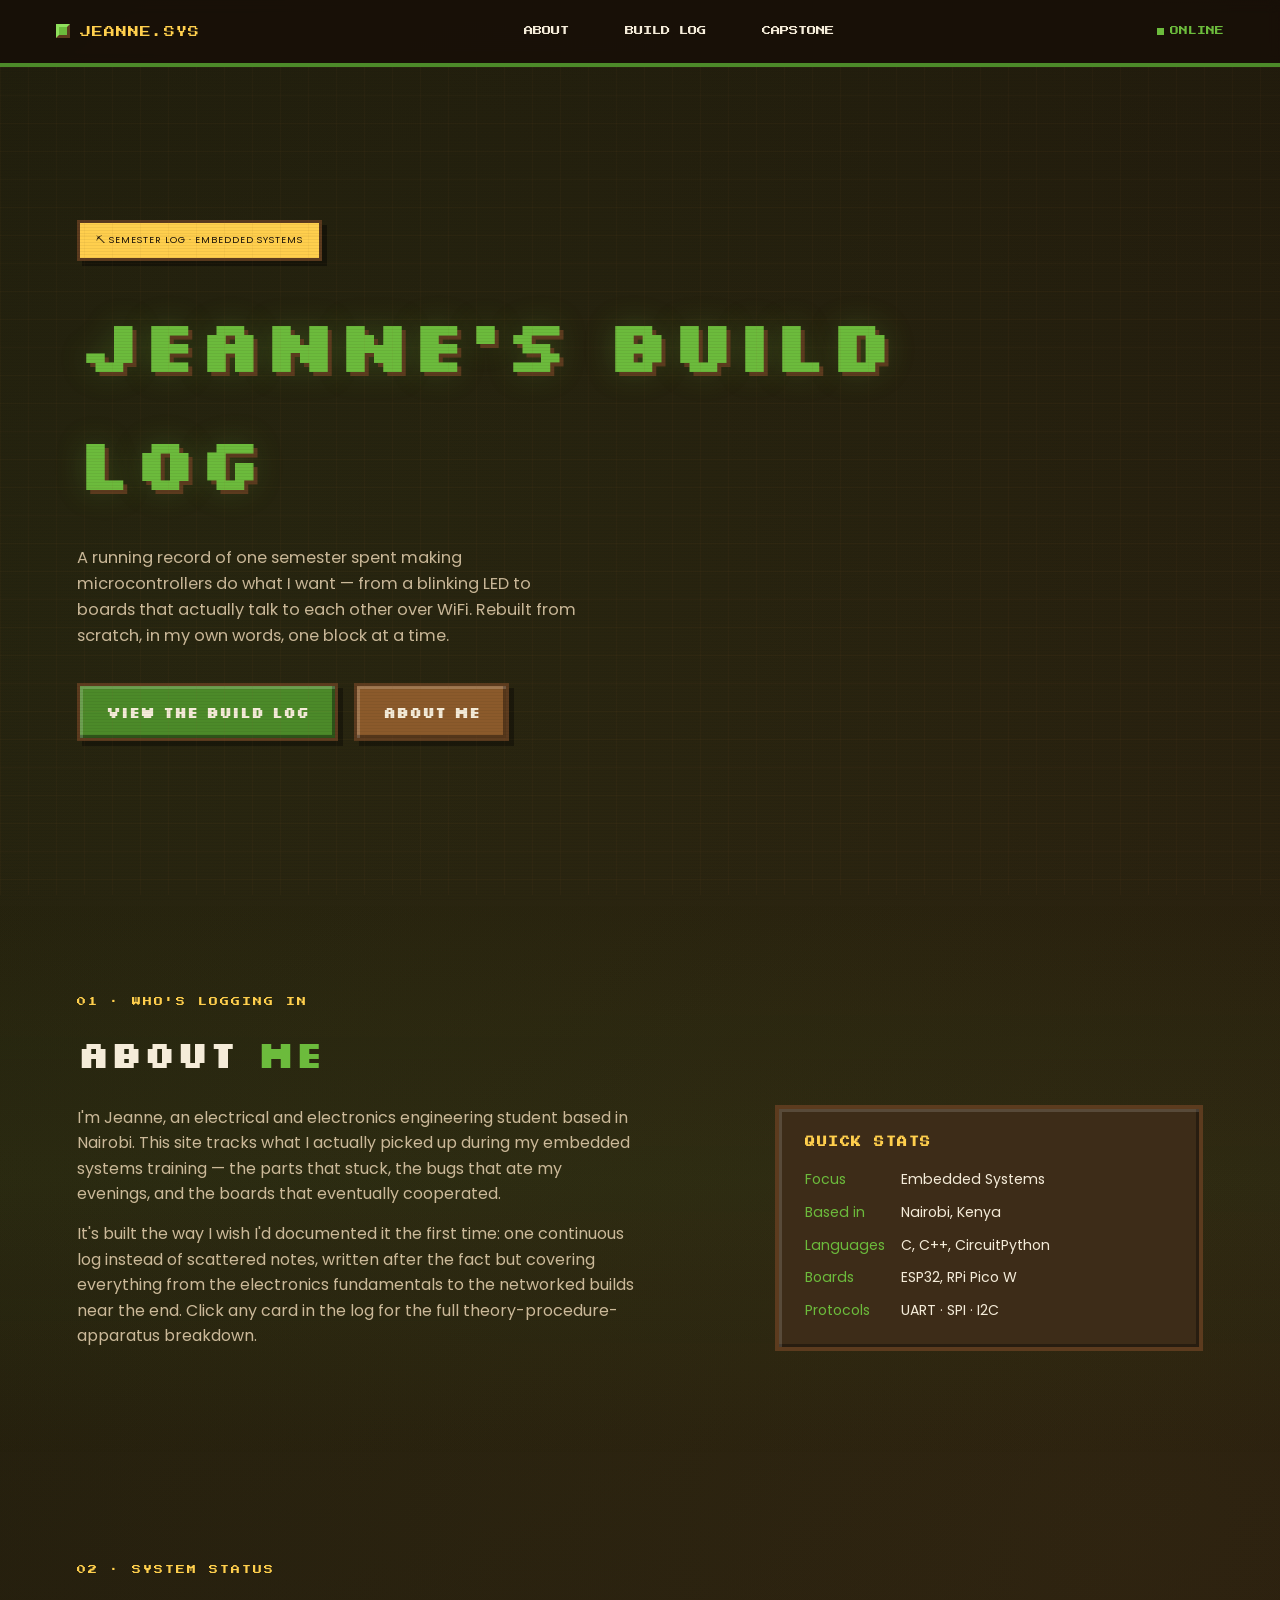
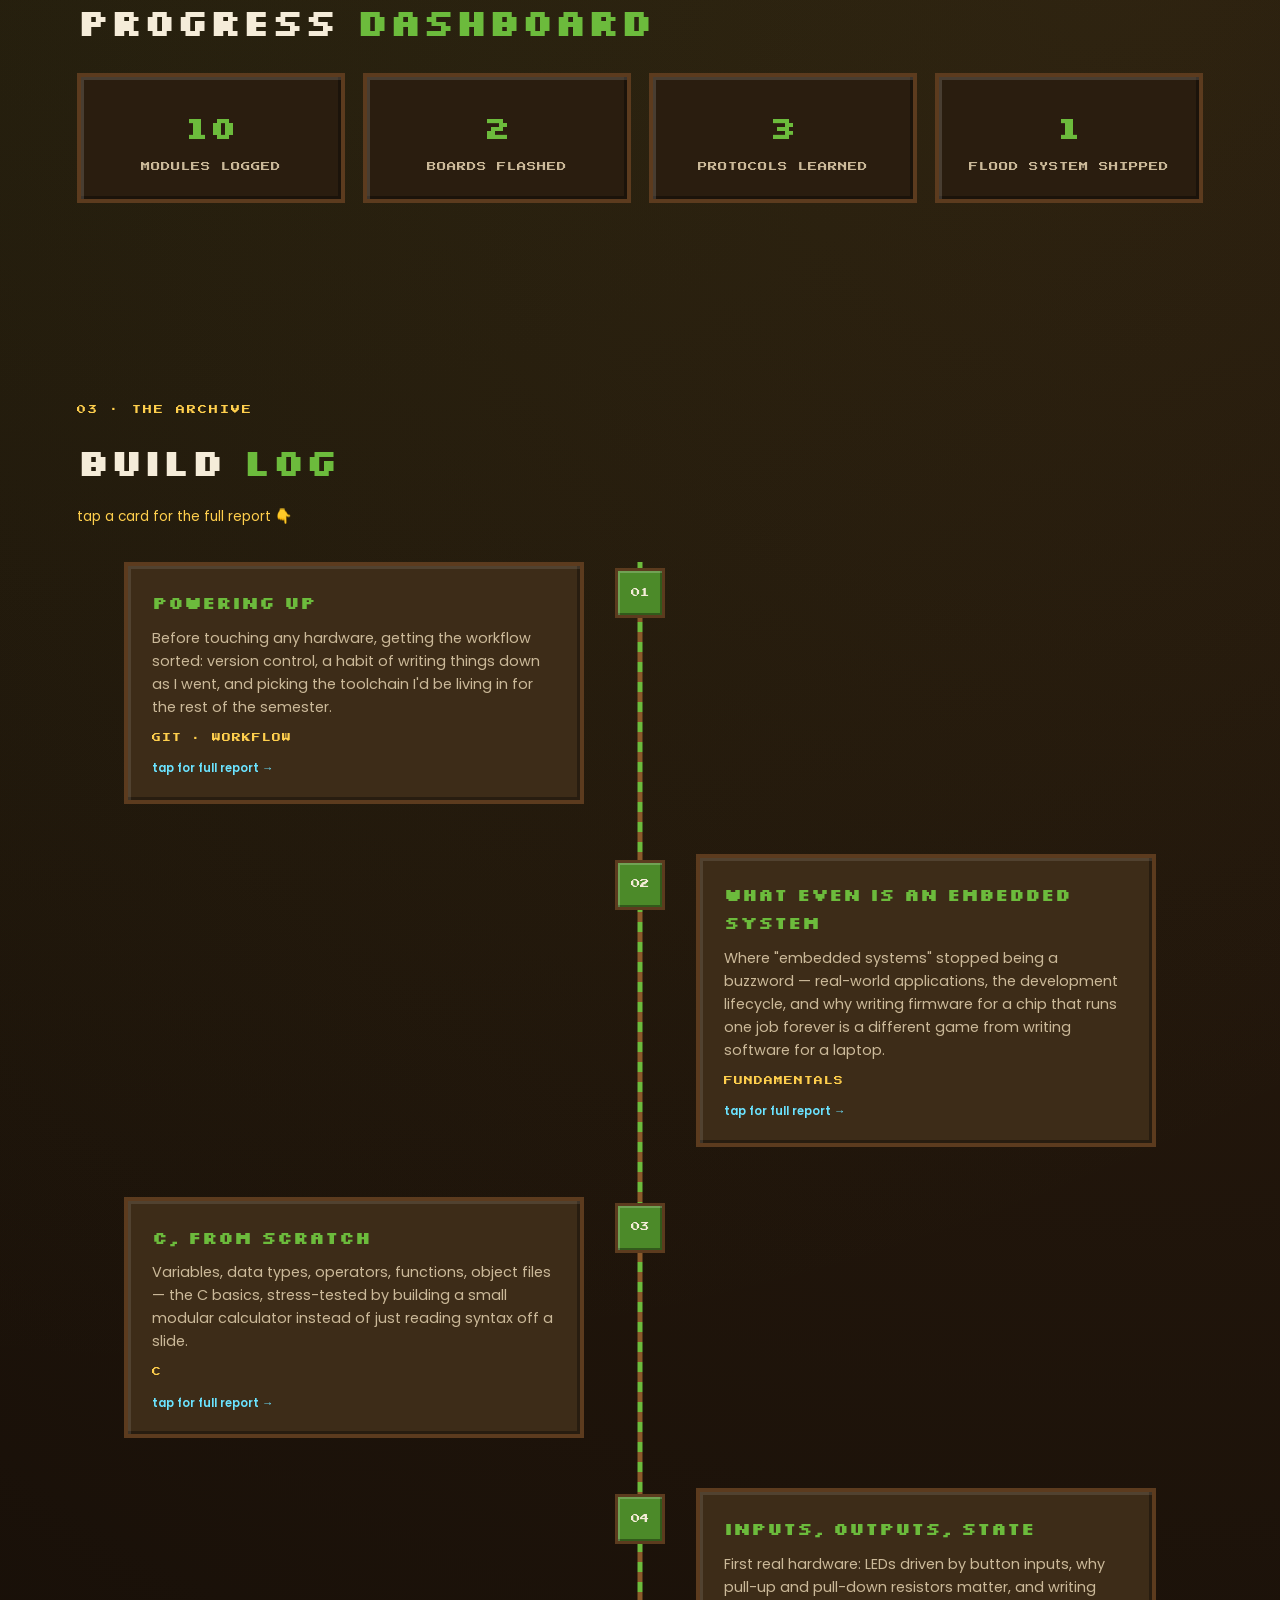
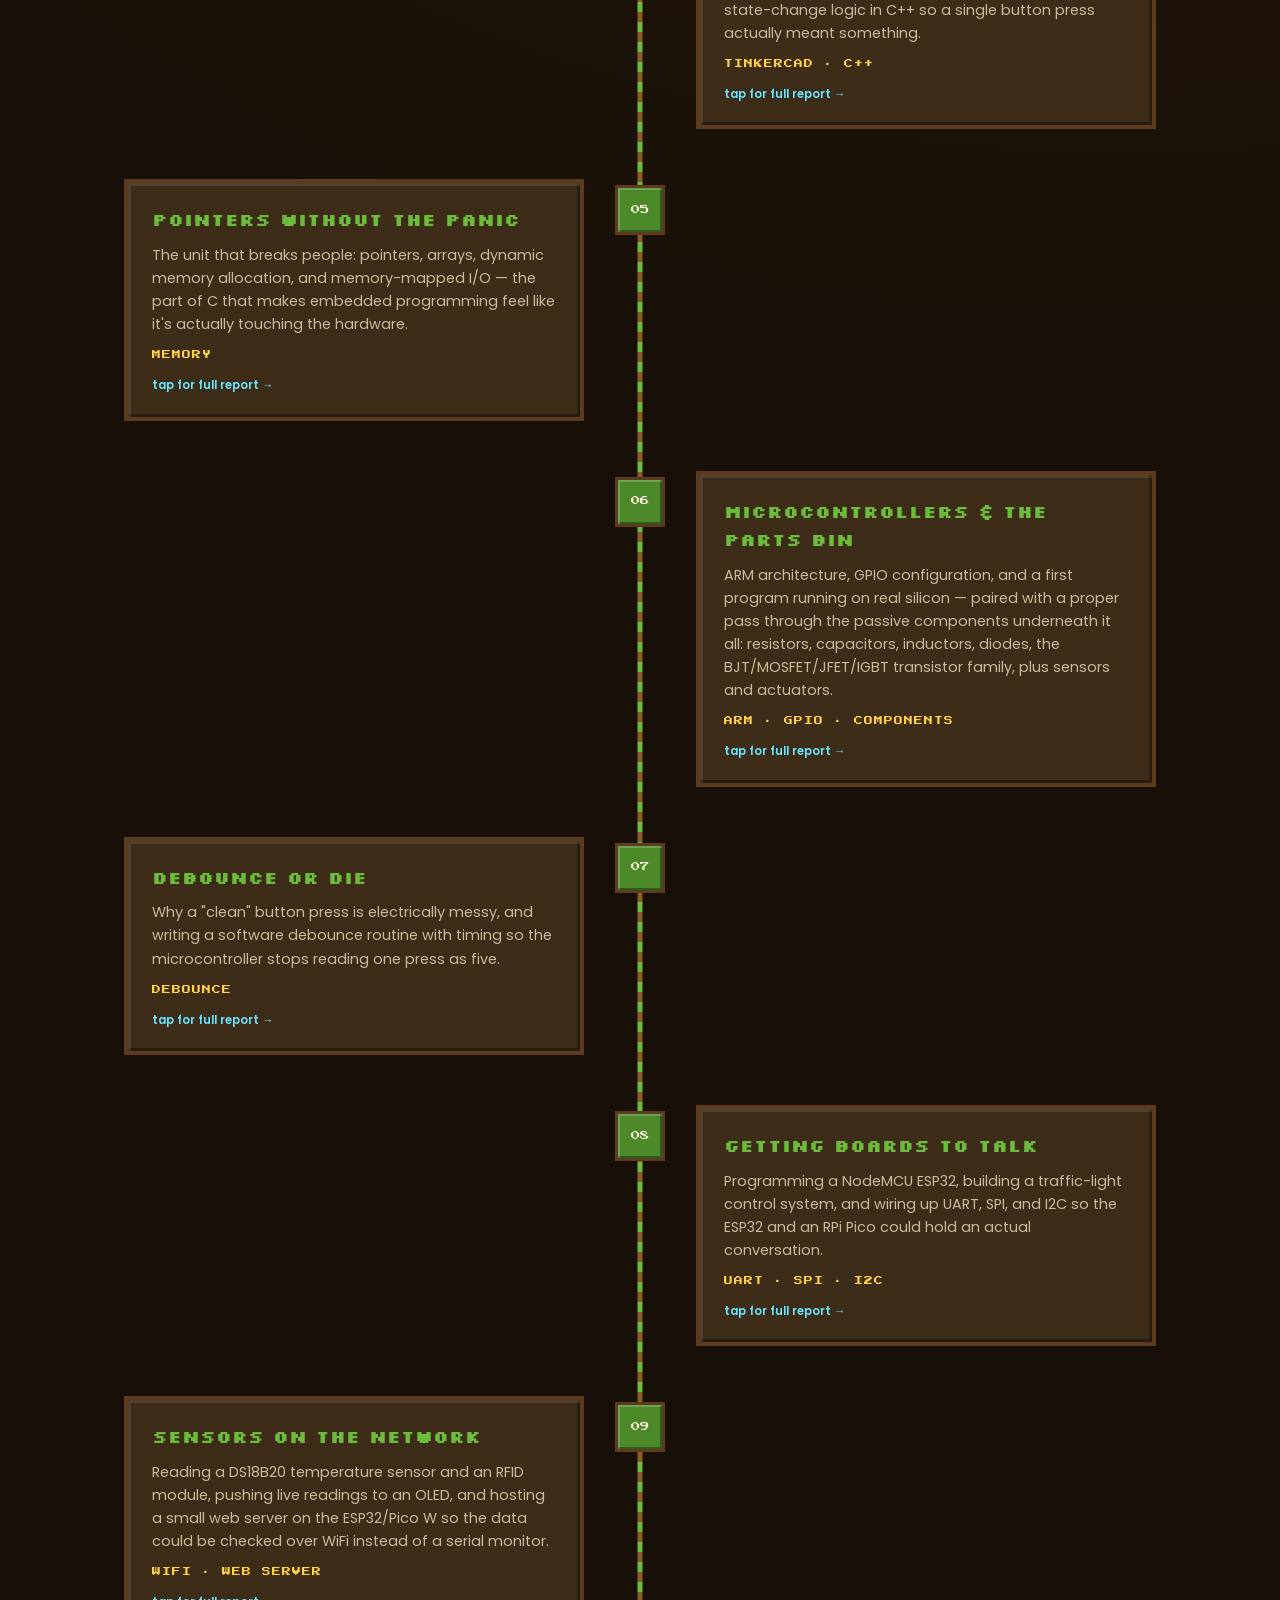
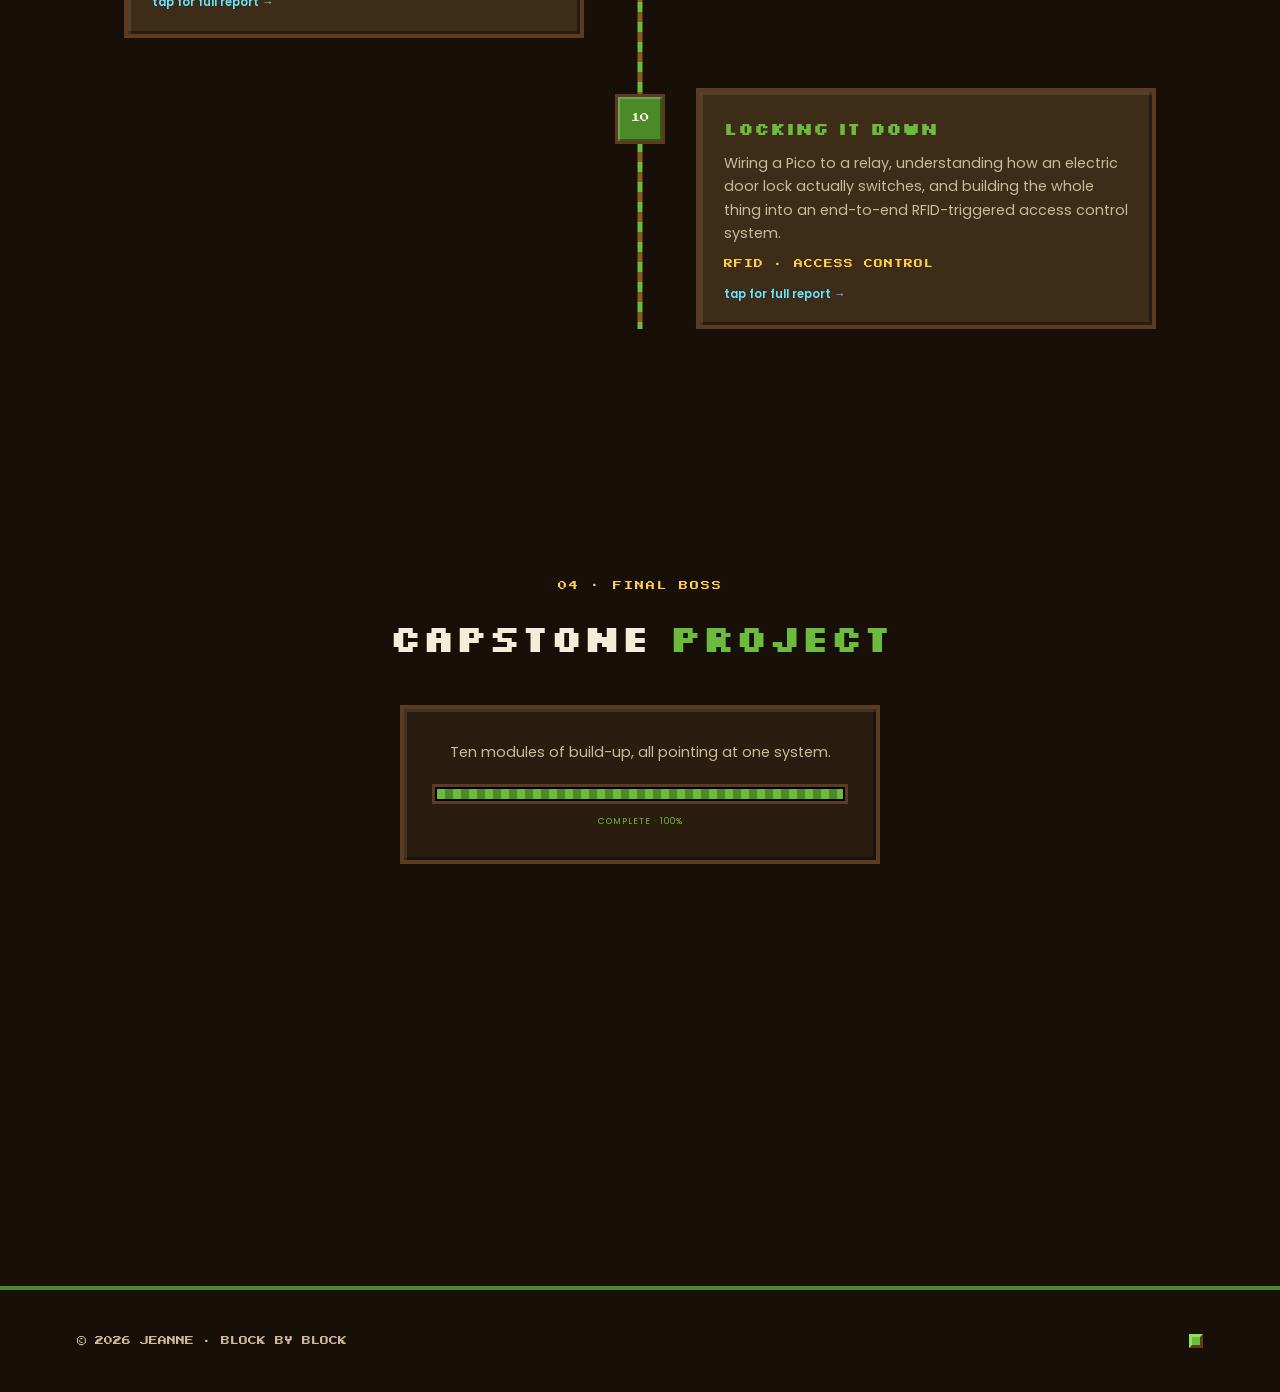
==== commit 40b3bc3d: "Update index.html Another Minecraft Edition" ====
--- a/index.html
+++ b/index.html
@@ -6,83 +6,92 @@
 <title>Jeanne.sys — Embedded Systems Build Log</title>
 <link rel="preconnect" href="https://fonts.googleapis.com">
 <link rel="preconnect" href="https://fonts.gstatic.com" crossorigin>
-<link href="https://fonts.googleapis.com/css2?family=Rubik+Bubbles&family=Press+Start+2P&family=Poppins:wght@400;500;600;700;800&display=swap" rel="stylesheet">
+<link href="https://fonts.googleapis.com/css2?family=Silkscreen:wght@400;700&family=Press+Start+2P&family=Poppins:wght@400;500;600;700;800&display=swap" rel="stylesheet">
 <style>
   :root{
-    --bg:#170019;
-    --bg2:#220628;
-    --panel:#2a0a30;
-    --pink:#ff2fa8;
-    --pink-hot:#ff5fc4;
-    --pink-soft:#ffb3e6;
-    --cyan:#4dfff0;
-    --lilac:#c79bff;
-    --yellow:#fff36b;
-    --ink:#fff6fc;
-    --muted:#d9b3e0;
-    --line:rgba(255,143,214,.35);
+    --bg:#170f08;
+    --bg2:#20160c;
+    --panel:#3d2c18;
+    --panel-dark:#2a1d0f;
+    --grass:#6cbb3c;
+    --grass-dark:#4c8a29;
+    --dirt:#8b5a2b;
+    --dirt-dark:#5c3b1e;
+    --stone:#9a9a92;
+    --gold:#ffcf4d;
+    --diamond:#6be3ff;
+    --ink:#f5ecd9;
+    --muted:#cbb999;
+    --line:#5c3b1e;
   }
   *{box-sizing:border-box;margin:0;padding:0;}
   html{scroll-behavior:smooth;}
   body{
     background:
-      radial-gradient(circle at 12% 8%, rgba(255,47,168,.16), transparent 42%),
-      radial-gradient(circle at 88% 22%, rgba(77,255,240,.12), transparent 46%),
-      radial-gradient(circle at 60% 85%, rgba(199,155,255,.12), transparent 40%),
+      radial-gradient(circle at 15% 10%, rgba(108,187,60,.10), transparent 42%),
+      radial-gradient(circle at 88% 25%, rgba(139,90,43,.18), transparent 46%),
       var(--bg);
     color:var(--ink);
     font-family:'Poppins',sans-serif;
     line-height:1.6;
     overflow-x:hidden;
+    image-rendering:pixelated;
   }
   a{color:inherit;text-decoration:none;}
   .pixel{font-family:'Press Start 2P',monospace;}
-  .bubble{font-family:'Rubik Bubbles',cursive;font-weight:400;line-height:1.25;}
+  .blocky{font-family:'Silkscreen',monospace;font-weight:700;line-height:1.25;}
 
   .scan{
     position:fixed;inset:0;pointer-events:none;z-index:30;
     background:repeating-linear-gradient(
-      0deg, rgba(255,255,255,.03) 0px, rgba(255,255,255,.03) 1px,
+      0deg, rgba(0,0,0,.05) 0px, rgba(0,0,0,.05) 1px,
       transparent 1px, transparent 3px);
-    mix-blend-mode:overlay;
-  }
-
-  /* floating sparkle field */
+    mix-blend-mode:multiply;
+  }
+
   .sparkles{position:fixed;inset:0;pointer-events:none;z-index:1;overflow:hidden;}
   .spark{
-    position:absolute;bottom:-5%;
-    width:6px;height:6px;background:var(--pink-soft);
-    clip-path:polygon(50% 0%,61% 35%,98% 35%,68% 57%,79% 91%,50% 70%,21% 91%,32% 57%,2% 35%,39% 35%);
-    animation:rise linear infinite;opacity:.55;
-  }
+    position:absolute;bottom:-5%;width:8px;height:8px;
+    background:var(--grass);opacity:.5;animation:rise linear infinite;
+  }
+  .spark.gold{background:var(--gold);}
   @keyframes rise{
     0%{transform:translateY(0) rotate(0deg);opacity:0;}
-    10%{opacity:.6;}
-    90%{opacity:.5;}
-    100%{transform:translateY(-115vh) rotate(180deg);opacity:0;}
+    10%{opacity:.55;}
+    90%{opacity:.45;}
+    100%{transform:translateY(-115vh) rotate(90deg);opacity:0;}
+  }
+
+  /* generic blocky panel bevel, minecraft-GUI style */
+  .bevel{
+    border:4px solid var(--dirt-dark);
+    box-shadow:
+      inset 3px 3px 0 rgba(255,255,255,.14),
+      inset -3px -3px 0 rgba(0,0,0,.35);
   }
 
   nav{
     position:sticky;top:0;z-index:40;
     display:flex;align-items:center;justify-content:space-between;
     padding:14px clamp(18px,5vw,56px);
-    background:rgba(23,0,25,.78);
-    backdrop-filter:blur(10px);
-    border-bottom:3px solid var(--pink);
+    background:rgba(23,15,8,.85);
+    backdrop-filter:blur(6px);
+    border-bottom:4px solid var(--grass-dark);
   }
   .brand{display:flex;align-items:center;gap:10px;}
-  .star{
-    width:14px;height:14px;background:var(--pink);
-    clip-path:polygon(50% 0%,61% 35%,98% 35%,68% 57%,79% 91%,50% 70%,21% 91%,32% 57%,2% 35%,39% 35%);
-    animation:twinkle 2.4s ease-in-out infinite;flex:none;
-  }
-  @keyframes twinkle{0%,100%{opacity:1;transform:scale(1);}50%{opacity:.4;transform:scale(.75);}}
-  .brand span{font-size:.68rem;letter-spacing:1px;}
-  .navlinks{display:flex;gap:clamp(12px,3vw,30px);align-items:center;font-size:.6rem;}
-  .navlinks a{padding:7px 12px;border:2px solid transparent;border-radius:999px;transition:.2s;}
-  .navlinks a:hover, .navlinks a:focus-visible{border-color:var(--pink);color:var(--pink-soft);background:rgba(255,47,168,.1);}
-  .status{display:flex;align-items:center;gap:6px;font-size:.55rem;color:var(--cyan);}
-  .dot{width:7px;height:7px;border-radius:50%;background:var(--cyan);animation:blink 1.6s steps(1) infinite;}
+  .block{
+    width:14px;height:14px;background:var(--grass);
+    border-top:3px solid #8fe05c;border-left:3px solid #8fe05c;
+    border-right:3px solid var(--dirt-dark);border-bottom:3px solid var(--dirt-dark);
+    animation:pop 2.4s ease-in-out infinite;flex:none;
+  }
+  @keyframes pop{0%,100%{transform:scale(1);}50%{transform:scale(.8) rotate(8deg);}}
+  .brand span{font-size:.68rem;letter-spacing:1px;color:var(--gold);}
+  .navlinks{display:flex;gap:clamp(12px,3vw,28px);align-items:center;font-size:.58rem;}
+  .navlinks a{padding:8px 12px;border:2px solid transparent;transition:.15s;}
+  .navlinks a:hover, .navlinks a:focus-visible{border-color:var(--grass);color:var(--grass);background:rgba(108,187,60,.12);}
+  .status{display:flex;align-items:center;gap:6px;font-size:.55rem;color:var(--grass);}
+  .dot{width:7px;height:7px;background:var(--grass);animation:blink 1.6s steps(1) infinite;}
   @keyframes blink{0%,49%{opacity:1;}50%,100%{opacity:.25;}}
 
   .hero{
@@ -91,77 +100,65 @@
   }
   .hero::before{
     content:"";position:absolute;inset:0;
-    background-image:radial-gradient(var(--pink-soft) 1px, transparent 1px);
-    background-size:26px 26px;opacity:.08;pointer-events:none;
+    background-image:
+      linear-gradient(rgba(139,90,43,.06) 1px, transparent 1px),
+      linear-gradient(90deg, rgba(139,90,43,.06) 1px, transparent 1px);
+    background-size:28px 28px;pointer-events:none;
   }
   .badge{
     display:inline-flex;align-items:center;gap:8px;width:fit-content;
-    font-size:.6rem;color:var(--bg);letter-spacing:1px;margin-bottom:24px;
-    padding:9px 16px;background:var(--yellow);
-    border:2px solid var(--ink);border-radius:999px;
-    transform:rotate(-3deg);
-    box-shadow:4px 4px 0 rgba(0,0,0,.35);
+    font-size:.58rem;color:var(--bg);letter-spacing:1px;margin-bottom:24px;
+    padding:10px 16px;background:var(--gold);
+    border:3px solid var(--dirt-dark);
+    box-shadow:5px 5px 0 rgba(0,0,0,.4);
   }
   .hero h1{
-    font-size:clamp(2.3rem,7.5vw,5.1rem);
-    background:linear-gradient(95deg,var(--pink) 8%,var(--pink-hot) 30%,var(--cyan) 68%,var(--lilac));
-    -webkit-background-clip:text;background-clip:text;color:transparent;
-    max-width:14ch;position:relative;
-  }
-  .hero p.sub{margin-top:22px;max-width:50ch;color:var(--muted);font-size:1.05rem;}
+    font-family:'Silkscreen',monospace;font-weight:700;
+    font-size:clamp(2rem,7vw,4.6rem);
+    color:var(--grass);
+    text-shadow:4px 4px 0 var(--dirt-dark), 0 0 30px rgba(108,187,60,.25);
+    max-width:14ch;
+  }
+  .hero p.sub{margin-top:24px;max-width:50ch;color:var(--muted);font-size:1.02rem;}
   .hero .ctas{display:flex;gap:16px;margin-top:34px;flex-wrap:wrap;}
   .btn{
-    font-family:'Poppins',sans-serif;font-weight:700;font-size:.9rem;
-    padding:14px 28px;border:none;color:var(--bg);border-radius:999px;
-    background:linear-gradient(180deg,var(--pink-hot),var(--pink));
-    box-shadow:0 4px 0 #a3006b, 0 4px 14px rgba(255,47,168,.35);
-    position:relative;cursor:pointer;transition:transform .12s, box-shadow .12s;
-  }
-  .btn::before{
-    content:"";position:absolute;top:3px;left:14px;right:14px;height:38%;
-    background:linear-gradient(180deg,rgba(255,255,255,.55),transparent);
-    border-radius:999px;pointer-events:none;
-  }
-  .btn:hover{transform:translateY(2px);box-shadow:0 2px 0 #a3006b, 0 2px 10px rgba(255,47,168,.35);}
-  .btn.alt{background:linear-gradient(180deg,#7cf5ea,var(--cyan));box-shadow:0 4px 0 #1a9e93, 0 4px 14px rgba(77,255,240,.3);}
-  .btn.alt:hover{box-shadow:0 2px 0 #1a9e93, 0 2px 10px rgba(77,255,240,.3);}
+    font-family:'Silkscreen',monospace;font-weight:700;font-size:.95rem;
+    padding:14px 26px;color:var(--ink);cursor:pointer;
+    background:var(--grass-dark);border:3px solid var(--dirt-dark);
+    box-shadow:inset 3px 3px 0 rgba(255,255,255,.18), inset -3px -3px 0 rgba(0,0,0,.4), 5px 5px 0 rgba(0,0,0,.35);
+    transition:transform .1s;
+  }
+  .btn:hover{transform:translate(2px,2px);box-shadow:inset 3px 3px 0 rgba(255,255,255,.25), inset -3px -3px 0 rgba(0,0,0,.4), 3px 3px 0 rgba(0,0,0,.35);}
+  .btn.alt{background:var(--dirt);}
 
   section{padding:100px clamp(20px,6vw,80px);position:relative;z-index:2;}
-  .kicker{font-size:.58rem;color:var(--pink-soft);letter-spacing:2px;margin-bottom:14px;display:flex;align-items:center;gap:8px;}
-  h2.title{font-size:clamp(1.8rem,4.5vw,2.7rem);max-width:18ch;margin-bottom:20px;color:var(--ink);}
-  h2.title .hi{color:var(--pink);}
-
-  #about{background:linear-gradient(180deg,transparent,rgba(255,47,168,.05),transparent);}
+  .kicker{font-size:.56rem;color:var(--gold);letter-spacing:2px;margin-bottom:14px;display:flex;align-items:center;gap:8px;}
+  h2.title{font-family:'Silkscreen',monospace;font-weight:700;font-size:clamp(1.6rem,4vw,2.4rem);max-width:18ch;margin-bottom:20px;color:var(--ink);}
+  h2.title .hi{color:var(--grass);}
+
+  #about{background:linear-gradient(180deg,transparent,rgba(108,187,60,.05),transparent);}
   .about-grid{display:grid;grid-template-columns:1.2fr .8fr;gap:56px;align-items:start;}
   @media(max-width:820px){.about-grid{grid-template-columns:1fr;}}
   #about p{color:var(--muted);max-width:56ch;margin-bottom:14px;}
-  .facts{
-    border:3px solid var(--pink);border-radius:20px;padding:26px;background:var(--panel);
-    box-shadow:7px 7px 0 rgba(255,47,168,.22);transform:rotate(1.2deg);
-  }
-  .facts h3{font-size:.65rem;color:var(--cyan);letter-spacing:1.5px;margin-bottom:18px;}
+  .facts{padding:26px;background:var(--panel);}
+  .facts h3{font-size:.62rem;color:var(--gold);letter-spacing:1.5px;margin-bottom:18px;}
   .facts dl{display:grid;grid-template-columns:auto 1fr;gap:10px 16px;font-size:.88rem;}
-  .facts dt{color:var(--pink-soft);}
+  .facts dt{color:var(--grass);}
   .facts dd{color:var(--ink);}
 
-  .stat-grid{display:grid;grid-template-columns:repeat(4,1fr);gap:20px;}
+  .stat-grid{display:grid;grid-template-columns:repeat(4,1fr);gap:18px;}
   @media(max-width:900px){.stat-grid{grid-template-columns:repeat(2,1fr);}}
-  .stat{
-    border:3px solid var(--line);border-radius:18px;padding:24px 20px;background:var(--bg2);
-    box-shadow:5px 5px 0 rgba(199,155,255,.22);transition:transform .18s;
-  }
-  .stat:nth-child(even){transform:rotate(-1deg);}
-  .stat:nth-child(odd){transform:rotate(1deg);}
-  .stat:hover{transform:translateY(-4px) rotate(0deg);}
-  .stat .num{font-size:2.1rem;color:var(--pink);font-weight:800;}
-  .stat .lbl{font-size:.6rem;color:var(--muted);letter-spacing:1px;margin-top:8px;}
-
-  .hint{font-size:.85rem;color:var(--cyan);margin:-6px 0 34px;}
+  .stat{padding:24px 20px;background:var(--panel-dark);text-align:center;transition:transform .15s;}
+  .stat:hover{transform:translateY(-3px);}
+  .stat .num{font-family:'Silkscreen',monospace;font-size:2rem;color:var(--grass);font-weight:700;}
+  .stat .lbl{font-size:.58rem;color:var(--muted);letter-spacing:1px;margin-top:8px;}
+
+  .hint{font-size:.85rem;color:var(--gold);margin:-6px 0 34px;}
 
   .timeline{position:relative;margin-top:30px;}
   .timeline::before{
-    content:"";position:absolute;left:26px;top:0;bottom:0;width:4px;border-radius:4px;
-    background:linear-gradient(180deg,var(--pink),var(--cyan),var(--lilac),var(--pink));
+    content:"";position:absolute;left:26px;top:0;bottom:0;width:5px;
+    background:repeating-linear-gradient(180deg,var(--grass) 0 10px, var(--dirt) 10px 20px);
   }
   @media(min-width:860px){.timeline::before{left:50%;transform:translateX(-50%);}}
   .entry{position:relative;padding-left:70px;margin-bottom:50px;}
@@ -170,56 +167,49 @@
     .entry:nth-child(even){margin-left:50%;padding-right:0;padding-left:56px;text-align:left;}
   }
   .node{
-    position:absolute;left:0;top:6px;width:52px;height:52px;border-radius:50%;
+    position:absolute;left:0;top:6px;width:50px;height:50px;
     display:flex;align-items:center;justify-content:center;
-    background:var(--bg);border:3px solid var(--pink);
-    font-family:'Press Start 2P',monospace;font-size:.6rem;color:var(--pink-soft);
-    box-shadow:0 0 0 4px var(--bg), 0 0 0 6px var(--line);
+    background:var(--grass-dark);border:3px solid var(--dirt-dark);
+    box-shadow:inset 2px 2px 0 rgba(255,255,255,.2), inset -2px -2px 0 rgba(0,0,0,.35);
+    font-family:'Press Start 2P',monospace;font-size:.58rem;color:var(--ink);
   }
   @media(min-width:860px){
-    .node{left:auto;right:-26px;}
-    .entry:nth-child(even) .node{right:auto;left:-26px;}
+    .node{left:auto;right:-25px;}
+    .entry:nth-child(even) .node{right:auto;left:-25px;}
   }
   .card{
     display:inline-block;text-align:left;background:var(--panel);
-    border:3px solid var(--line);border-radius:18px;padding:22px 24px;max-width:460px;
-    cursor:pointer;position:relative;
-    transition:transform .18s, box-shadow .18s, border-color .18s;
-  }
-  .entry:nth-child(odd) .card{transform:rotate(-1deg);}
-  .entry:nth-child(even) .card{transform:rotate(1deg);}
-  .card:hover{transform:translateY(-4px) rotate(0deg);box-shadow:6px 6px 0 var(--cyan);border-color:var(--cyan);}
-  .card::before{
-    content:"";position:absolute;top:-10px;right:22px;width:38px;height:16px;
-    background:rgba(255,179,230,.55);border-radius:2px;transform:rotate(4deg);
-  }
-  .entry:nth-child(even) .card::before{right:auto;left:22px;transform:rotate(-4deg);}
-  .card h3{color:var(--pink-soft);font-size:1.08rem;font-weight:700;margin-bottom:10px;}
+    border:4px solid var(--dirt-dark);
+    box-shadow:inset 3px 3px 0 rgba(255,255,255,.1), inset -3px -3px 0 rgba(0,0,0,.35);
+    padding:22px 24px;max-width:460px;cursor:pointer;position:relative;
+    transition:transform .15s, box-shadow .15s;
+  }
+  .card:hover{transform:translateY(-4px);box-shadow:inset 3px 3px 0 rgba(255,255,255,.1), inset -3px -3px 0 rgba(0,0,0,.35), 5px 5px 0 var(--grass-dark);}
+  .card h3{font-family:'Silkscreen',monospace;color:var(--grass);font-size:1.12rem;font-weight:700;margin-bottom:10px;}
   .card p{color:var(--muted);font-size:.9rem;}
-  .card .stack{margin-top:12px;font-size:.55rem;color:var(--cyan);letter-spacing:1px;}
-  .card .expand{margin-top:14px;font-size:.72rem;color:var(--yellow);font-weight:600;}
-
-  /* modal */
+  .card .stack{margin-top:12px;font-size:.55rem;color:var(--gold);letter-spacing:1px;}
+  .card .expand{margin-top:14px;font-size:.72rem;color:var(--diamond);font-weight:600;}
+
   .modal-wrap{
     position:fixed;inset:0;z-index:60;display:none;
     align-items:center;justify-content:center;padding:24px;
-    background:rgba(10,0,12,.72);backdrop-filter:blur(4px);
+    background:rgba(10,6,3,.78);backdrop-filter:blur(3px);
   }
   .modal-wrap.open{display:flex;}
   .modal{
     max-width:640px;width:100%;max-height:82vh;overflow-y:auto;
-    background:var(--panel);border:3px solid var(--pink);border-radius:22px;
-    padding:34px clamp(22px,5vw,40px);box-shadow:10px 10px 0 var(--cyan);
-    position:relative;text-align:left;
+    background:var(--panel);border:4px solid var(--dirt-dark);
+    box-shadow:inset 3px 3px 0 rgba(255,255,255,.1), inset -3px -3px 0 rgba(0,0,0,.35), 10px 10px 0 rgba(0,0,0,.4);
+    padding:34px clamp(22px,5vw,40px);position:relative;text-align:left;
   }
   .modal-close{
-    position:absolute;top:16px;right:16px;width:34px;height:34px;border-radius:50%;
-    background:var(--pink);color:#fff;border:none;font-family:'Press Start 2P',monospace;
-    font-size:.65rem;cursor:pointer;
-  }
-  .modal .tag{font-size:.55rem;color:var(--cyan);letter-spacing:1.5px;margin-bottom:10px;}
-  .modal h3{font-size:1.5rem;color:var(--pink-soft);margin-bottom:18px;}
-  .modal h4{font-size:.68rem;color:var(--yellow);letter-spacing:1px;margin:22px 0 8px;}
+    position:absolute;top:16px;right:16px;width:34px;height:34px;
+    background:#b23b3b;color:#fff;border:3px solid #6b1f1f;
+    font-family:'Press Start 2P',monospace;font-size:.6rem;cursor:pointer;
+  }
+  .modal .tag{font-size:.55rem;color:var(--diamond);letter-spacing:1.5px;margin-bottom:10px;}
+  .modal h3{font-family:'Silkscreen',monospace;font-size:1.5rem;color:var(--grass);margin-bottom:18px;}
+  .modal h4{font-size:.66rem;color:var(--gold);letter-spacing:1px;margin:22px 0 8px;}
   .modal h4:first-of-type{margin-top:0;}
   .modal p{color:var(--muted);font-size:.92rem;margin-bottom:6px;}
   .modal ul{margin:0 0 6px 18px;color:var(--muted);font-size:.9rem;}
@@ -227,68 +217,73 @@
 
   #capstone{text-align:center;}
   .loadbox{
-    max-width:480px;margin:36px auto 0;border:3px solid var(--pink);border-radius:20px;
-    padding:32px 28px;background:var(--bg2);box-shadow:6px 6px 0 var(--pink);
+    max-width:480px;margin:36px auto 0;padding:32px 28px;background:var(--panel-dark);
+    border:4px solid var(--dirt-dark);
+    box-shadow:inset 3px 3px 0 rgba(255,255,255,.1), inset -3px -3px 0 rgba(0,0,0,.35);
   }
   .loadbox p{color:var(--muted);font-size:.9rem;margin-bottom:20px;}
-  .bar{height:18px;width:100%;border:2px solid var(--cyan);border-radius:999px;padding:2px;overflow:hidden;}
+  .bar{height:20px;width:100%;border:3px solid var(--dirt-dark);padding:2px;background:#000;}
   .bar-fill{
-    height:100%;width:0%;border-radius:999px;
-    background:repeating-linear-gradient(90deg,var(--cyan) 0 8px, transparent 8px 12px);
+    height:100%;width:0%;
+    background:repeating-linear-gradient(90deg,var(--grass) 0 8px, var(--grass-dark) 8px 16px);
     transition:width 1.8s ease-out;
   }
   .bar-fill.on{width:100%;}
-  .loadlabel{margin-top:10px;font-size:.55rem;color:var(--cyan);letter-spacing:1px;}
+  .loadlabel{margin-top:10px;font-size:.55rem;color:var(--grass);letter-spacing:1px;}
   .final-card{
     max-width:560px;margin:34px auto 0;text-align:left;
-    background:var(--panel);border:3px solid var(--pink);border-radius:20px;
-    box-shadow:8px 8px 0 var(--cyan);padding:30px 30px 26px;
-    opacity:0;transform:translateY(14px) rotate(0deg);
+    background:var(--panel);border:4px solid var(--gold);
+    box-shadow:inset 3px 3px 0 rgba(255,255,255,.1), inset -3px -3px 0 rgba(0,0,0,.35), 8px 8px 0 rgba(0,0,0,.4);
+    padding:30px 30px 26px;
+    opacity:0;transform:translateY(14px);
     transition:opacity .5s ease .3s, transform .5s ease .3s;
   }
-  .final-card.on{opacity:1;transform:translateY(0) rotate(-.6deg);}
-  .final-card .tag{font-size:.55rem;color:var(--cyan);letter-spacing:1.5px;margin-bottom:12px;}
-  .final-card h3{font-size:1.5rem;color:var(--pink-soft);margin-bottom:12px;font-weight:700;}
+  .final-card.on{opacity:1;transform:translateY(0);}
+  .final-card .tag{font-size:.55rem;color:var(--diamond);letter-spacing:1.5px;margin-bottom:12px;}
+  .final-card h3{font-family:'Silkscreen',monospace;font-size:1.5rem;color:var(--grass);margin-bottom:12px;font-weight:700;}
   .final-card p{color:var(--muted);font-size:.92rem;}
-  .final-card .stack{margin-top:16px;font-size:.55rem;color:var(--cyan);letter-spacing:1px;}
+  .final-card .stack{margin-top:16px;font-size:.55rem;color:var(--gold);letter-spacing:1px;}
 
   footer{
-    padding:44px clamp(20px,6vw,80px);border-top:3px solid var(--line);
+    padding:44px clamp(20px,6vw,80px);border-top:4px solid var(--grass-dark);
     display:flex;justify-content:space-between;align-items:center;flex-wrap:wrap;gap:14px;
     position:relative;z-index:2;
   }
   footer .pixel{font-size:.55rem;color:var(--muted);}
 
-  /* robot mascot */
+  /* mascot: generic blocky pixel critter (green/brown), not any specific character */
   #bot{
     position:fixed;bottom:26px;left:-100px;z-index:55;
-    width:64px;height:64px;pointer-events:none;
+    width:60px;height:64px;pointer-events:none;
     transition:left 1.1s cubic-bezier(.34,1.56,.64,1), opacity .4s;
     opacity:0;
   }
   #bot.show{opacity:1;pointer-events:auto;}
-  #bot .bod{
-    position:relative;width:100%;height:100%;animation:botbob 1.8s ease-in-out infinite;
-  }
-  @keyframes botbob{0%,100%{transform:translateY(0) rotate(-2deg);}50%{transform:translateY(-7px) rotate(2deg);}}
+  #bot .bod{position:relative;width:100%;height:100%;animation:botbob 1.6s steps(2) infinite;}
+  @keyframes botbob{0%,100%{transform:translateY(0);}50%{transform:translateY(-6px);}}
   #bot .head{
-    width:44px;height:34px;margin:0 auto;background:var(--pink-soft);
-    border:3px solid var(--bg);border-radius:10px 10px 6px 6px;position:relative;
-  }
-  #bot .eye{position:absolute;top:12px;width:7px;height:7px;background:var(--bg);border-radius:50%;}
-  #bot .eye.l{left:10px;}#bot .eye.r{right:10px;}
-  #bot .antenna{position:absolute;top:-10px;left:50%;transform:translateX(-50%);width:2px;height:10px;background:var(--bg);}
-  #bot .antenna::after{content:"";position:absolute;top:-6px;left:-3px;width:8px;height:8px;background:var(--cyan);border-radius:50%;animation:blink 1s steps(1) infinite;}
-  #bot .torso{width:36px;height:22px;margin:2px auto 0;background:var(--cyan);border:3px solid var(--bg);border-radius:8px;}
+    width:42px;height:36px;margin:0 auto;background:var(--grass);
+    border-top:3px solid #8fe05c;border-left:3px solid #8fe05c;
+    border-right:3px solid var(--dirt-dark);border-bottom:3px solid var(--dirt-dark);
+    position:relative;
+  }
+  #bot .eye{position:absolute;top:13px;width:8px;height:8px;background:var(--ink);}
+  #bot .eye::after{content:"";position:absolute;top:2px;left:2px;width:4px;height:4px;background:#1b1b1b;}
+  #bot .eye.l{left:8px;}#bot .eye.r{right:8px;}
+  #bot .torso{
+    width:34px;height:22px;margin:2px auto 0;background:var(--dirt);
+    border-top:3px solid #a97438;border-left:3px solid #a97438;
+    border-right:3px solid var(--dirt-dark);border-bottom:3px solid var(--dirt-dark);
+  }
   #bot .bubble{
-    position:absolute;bottom:78px;left:50%;transform:translateX(-50%);
-    background:var(--yellow);color:var(--bg);font-family:'Press Start 2P',monospace;
-    font-size:.5rem;padding:8px 10px;border-radius:10px;white-space:nowrap;
-    box-shadow:3px 3px 0 rgba(0,0,0,.3);
+    position:absolute;bottom:80px;left:50%;transform:translateX(-50%);
+    background:var(--gold);color:var(--bg);font-family:'Press Start 2P',monospace;
+    font-size:.5rem;padding:8px 10px;white-space:nowrap;
+    border:2px solid var(--dirt-dark);box-shadow:3px 3px 0 rgba(0,0,0,.4);
   }
   #bot .bubble::after{
     content:"";position:absolute;bottom:-6px;left:50%;transform:translateX(-50%);
-    border-width:6px 6px 0;border-style:solid;border-color:var(--yellow) transparent transparent;
+    border-width:6px 6px 0;border-style:solid;border-color:var(--gold) transparent transparent;
   }
 
   @media (prefers-reduced-motion: reduce){
@@ -305,7 +300,7 @@
 
 <nav>
   <div class="brand">
-    <div class="star"></div>
+    <div class="block"></div>
     <span class="pixel">JEANNE.SYS</span>
   </div>
   <div class="navlinks pixel">
@@ -317,11 +312,11 @@
 </nav>
 
 <header class="hero" id="top">
-  <div class="badge">✨ SEMESTER LOG · EMBEDDED SYSTEMS ✨</div>
-  <h1 class="bubble">Jeanne's Build Log</h1>
-  <p class="sub">A running record of one semester spent making microcontrollers do what I want — from a blinking LED to boards that actually talk to each other over WiFi. Rebuilt from scratch, in my own words, with 100% more pink.</p>
+  <div class="badge">⛏ SEMESTER LOG · EMBEDDED SYSTEMS</div>
+  <h1>Jeanne's Build Log</h1>
+  <p class="sub">A running record of one semester spent making microcontrollers do what I want — from a blinking LED to boards that actually talk to each other over WiFi. Rebuilt from scratch, in my own words, one block at a time.</p>
   <div class="ctas">
-    <a class="btn" href="#log">View the build log 💗</a>
+    <a class="btn" href="#log">View the build log</a>
     <a class="btn alt" href="#about">About me</a>
   </div>
 </header>
@@ -334,7 +329,7 @@
       <p>I'm Jeanne, an electrical and electronics engineering student based in Nairobi. This site tracks what I actually picked up during my embedded systems training — the parts that stuck, the bugs that ate my evenings, and the boards that eventually cooperated.</p>
       <p>It's built the way I wish I'd documented it the first time: one continuous log instead of scattered notes, written after the fact but covering everything from the electronics fundamentals to the networked builds near the end. Click any card in the log for the full theory-procedure-apparatus breakdown.</p>
     </div>
-    <div class="facts">
+    <div class="facts bevel">
       <h3 class="pixel">QUICK STATS</h3>
       <dl>
         <dt>Focus</dt><dd>Embedded Systems</dd>
@@ -351,10 +346,10 @@
   <div class="kicker pixel">02 · SYSTEM STATUS</div>
   <h2 class="title">Progress <span class="hi">dashboard</span></h2>
   <div class="stat-grid">
-    <div class="stat"><div class="num">10</div><div class="lbl pixel">MODULES LOGGED</div></div>
-    <div class="stat"><div class="num">2</div><div class="lbl pixel">BOARDS FLASHED</div></div>
-    <div class="stat"><div class="num">3</div><div class="lbl pixel">PROTOCOLS LEARNED</div></div>
-    <div class="stat"><div class="num">1</div><div class="lbl pixel">FLOOD SYSTEM SHIPPED</div></div>
+    <div class="stat bevel"><div class="num">10</div><div class="lbl pixel">MODULES LOGGED</div></div>
+    <div class="stat bevel"><div class="num">2</div><div class="lbl pixel">BOARDS FLASHED</div></div>
+    <div class="stat bevel"><div class="num">3</div><div class="lbl pixel">PROTOCOLS LEARNED</div></div>
+    <div class="stat bevel"><div class="num">1</div><div class="lbl pixel">FLOOD SYSTEM SHIPPED</div></div>
   </div>
 </section>
 
@@ -382,8 +377,8 @@
 </section>
 
 <footer>
-  <span class="pixel">© <span id="year"></span> JEANNE · PIXELS &amp; PINK ONLY</span>
-  <div class="star"></div>
+  <span class="pixel">© <span id="year"></span> JEANNE · BLOCK BY BLOCK</span>
+  <div class="block"></div>
 </footer>
 
 <div class="modal-wrap" id="modalWrap">
@@ -396,7 +391,7 @@
 <div id="bot">
   <div class="bubble" id="botBubble">beep boop</div>
   <div class="bod">
-    <div class="head"><span class="antenna"></span><span class="eye l"></span><span class="eye r"></span></div>
+    <div class="head"><span class="eye l"></span><span class="eye r"></span></div>
     <div class="torso"></div>
   </div>
 </div>
@@ -535,25 +530,25 @@
 }, {threshold:.4});
 io.observe(document.getElementById('capstone'));
 
-/* ---------- floating sparkle field ---------- */
+/* ---------- floating particle field ---------- */
 const sparkField = document.getElementById('sparkles');
 for(let i=0;i<14;i++){
   const s = document.createElement('div');
-  s.className='spark';
+  s.className='spark' + (Math.random()>.6 ? ' gold':'');
   s.style.left = Math.random()*100+'vw';
-  s.style.animationDuration = (10+Math.random()*14)+'s';
+  s.style.animationDuration = (11+Math.random()*15)+'s';
   s.style.animationDelay = (Math.random()*14)+'s';
-  s.style.width = s.style.height = (4+Math.random()*5)+'px';
+  s.style.width = s.style.height = (5+Math.random()*5)+'px';
   sparkField.appendChild(s);
 }
 
-/* ---------- robot mascot ---------- */
+/* ---------- mascot ---------- */
 const bot = document.getElementById('bot');
 const botBubble = document.getElementById('botBubble');
 const lines = [
-  "beep boop hi","01001000 hi","you're doing great","keep scrolling ✨",
-  "pssst nice site","gpio go brrr","almost there!","01100011 :)",
-  "sensor says hi","stay curious~"
+  "block placed","mined 3 pixels today","xp +10","brb crafting",
+  "stay blocky~","loot secured","dirt to diamonds","respawn set",
+  "01100010 blocky","chunk loaded"
 ];
 function popBot(){
   if(document.hidden) return scheduleBot();
